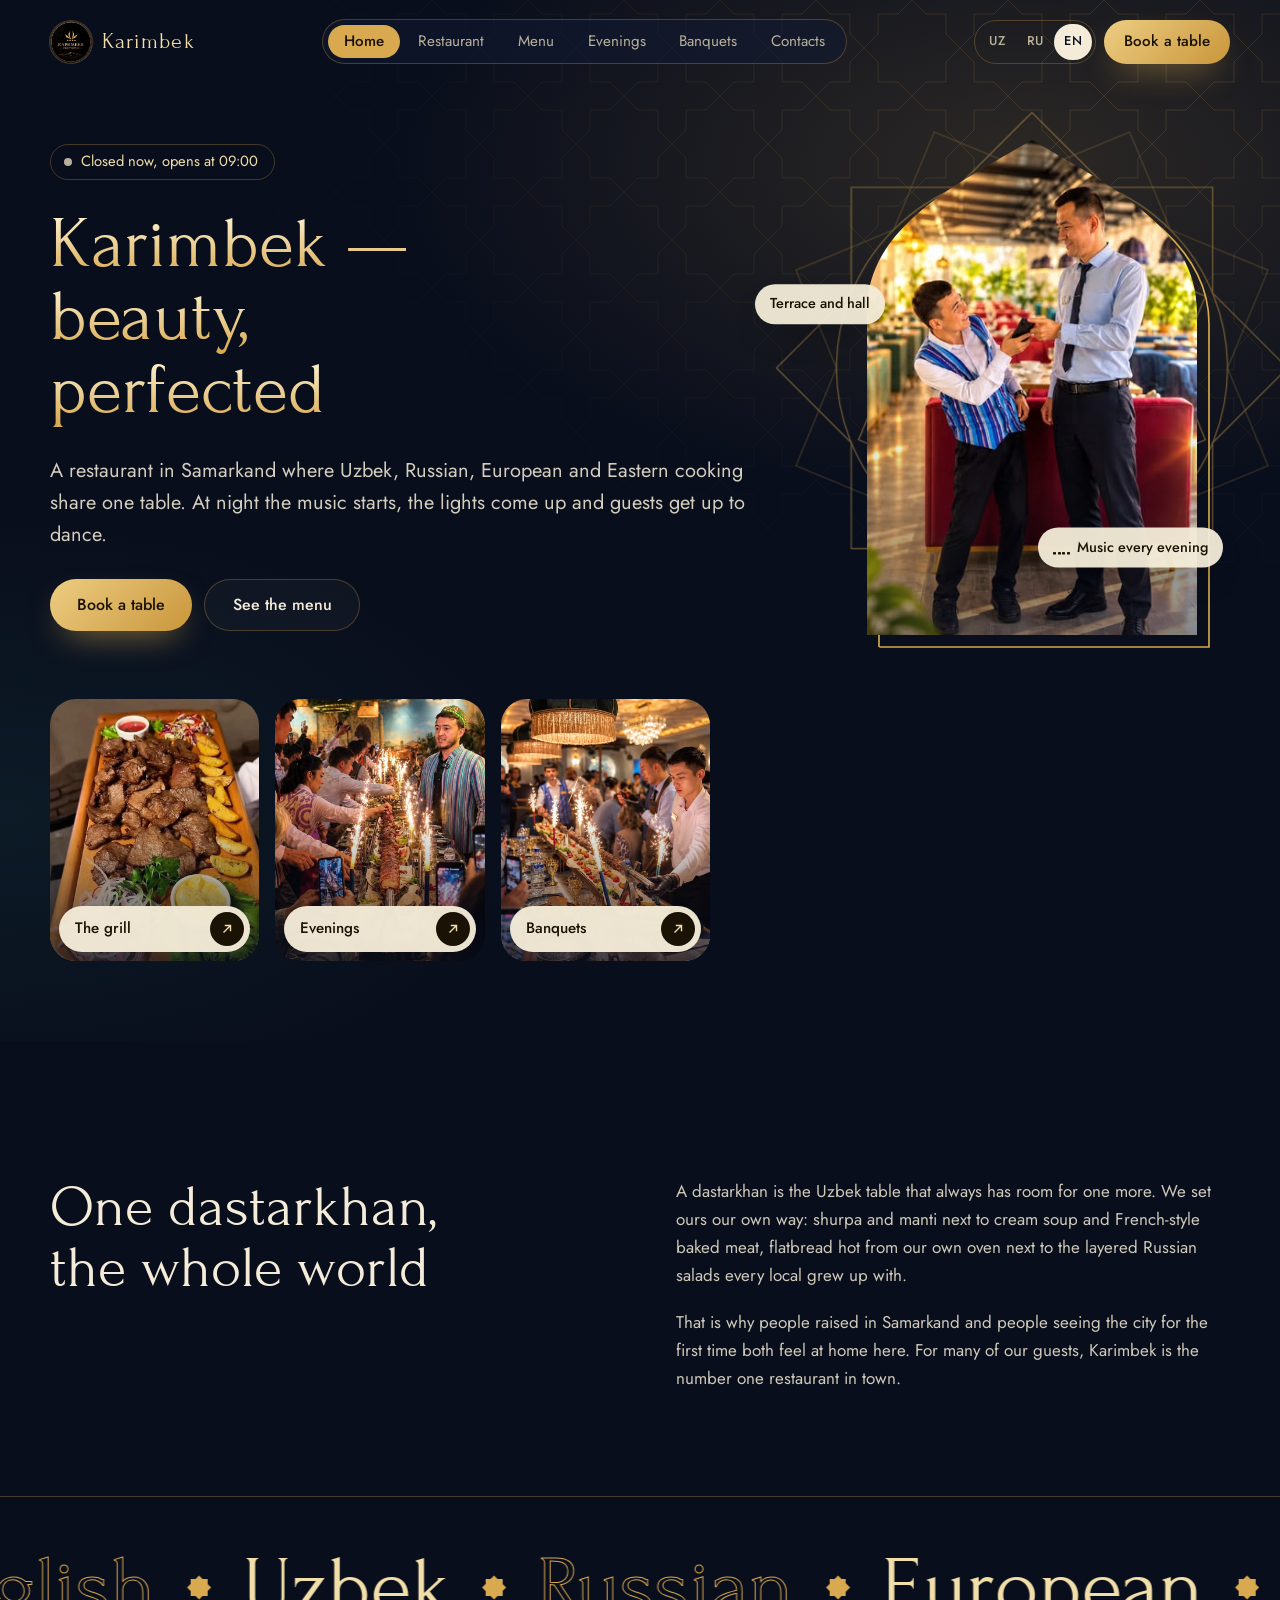
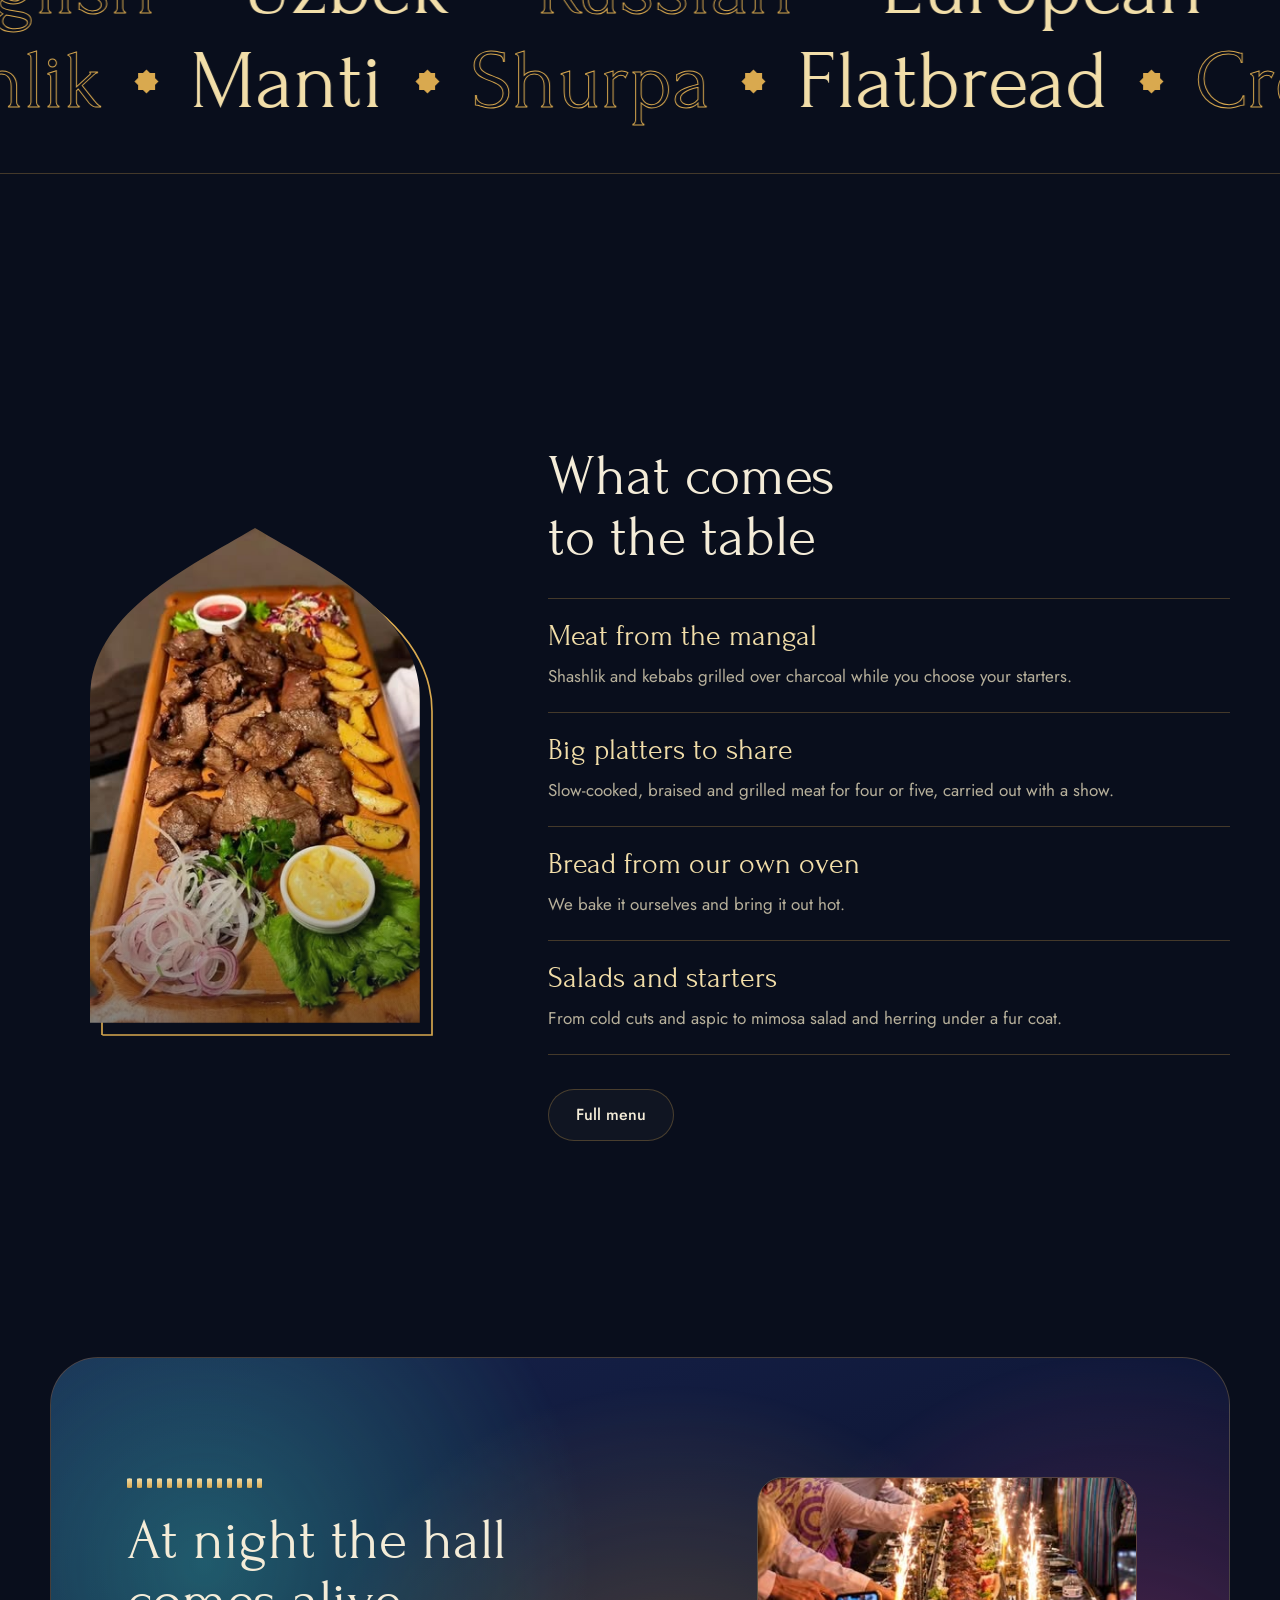
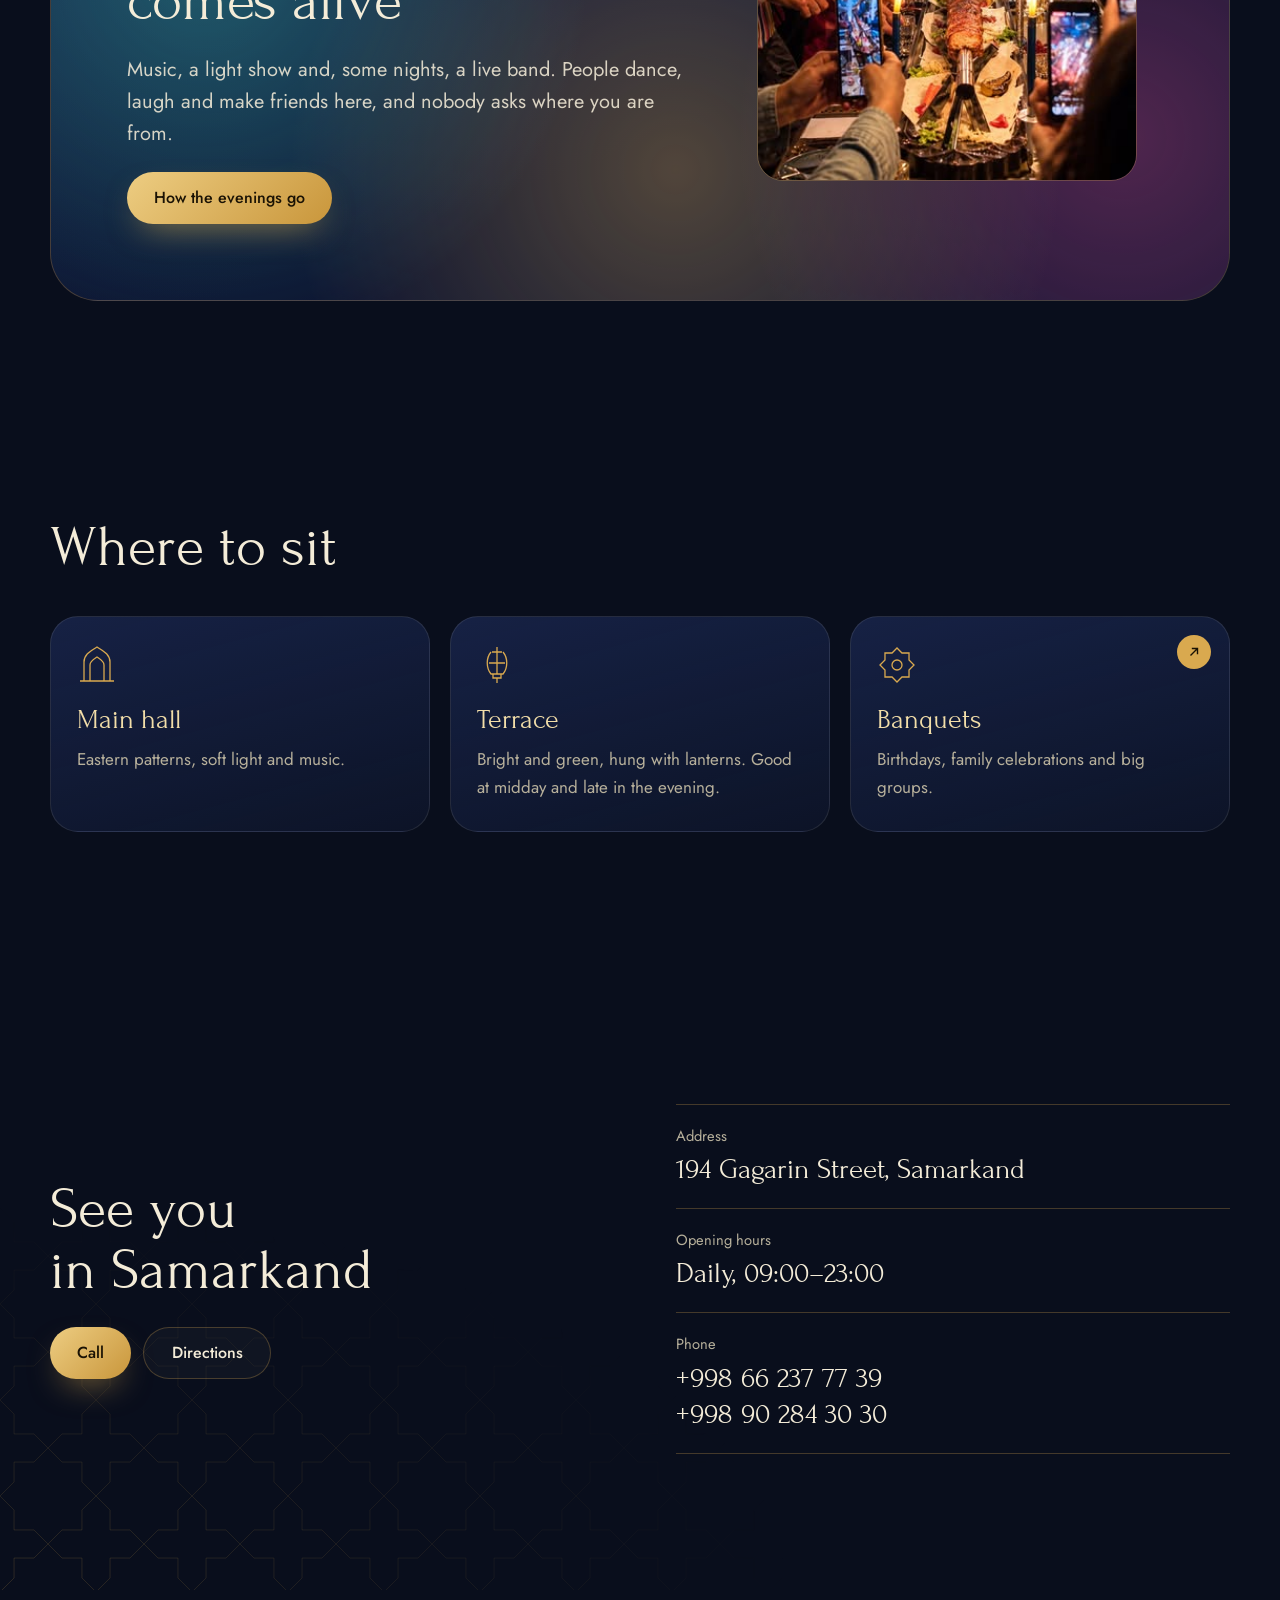
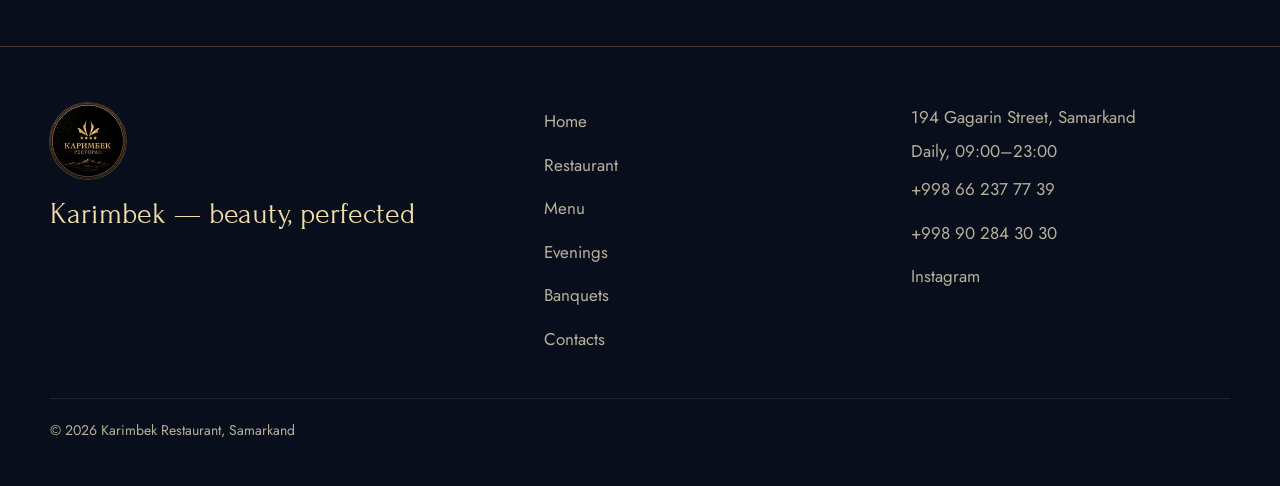
==== index.html @ 9d5e176d "Сайт ресторана Karimbek: демо-версия Шесть страниц на узбекском, русском и английском, анимации при " ====
<!doctype html>
<html lang="ru">
<head>
<meta charset="utf-8">
<meta name="viewport" content="width=device-width, initial-scale=1, viewport-fit=cover">
<title data-i18n="home.title">Каримбек — ресторан в Самарканде. Красота в совершенстве</title>
<meta name="description" content="Ресторан «Каримбек» в Самарканде: узбекская, русская, европейская и восточная кухни, терраса, музыка и танцы каждый вечер. Ул. Гагарина, 194. Ежедневно 09:00–23:00.">
<meta name="theme-color" content="#090E1C">
<meta name="robots" content="noindex, nofollow">
<meta property="og:title" content="Каримбек — ресторан в Самарканде">
<meta property="og:description" content="Один дастархан — весь мир. Узбекская, русская, европейская и восточная кухни, музыка и танцы каждый вечер.">
<meta property="og:image" content="assets/img/logo.jpg">
<link rel="icon" href="assets/img/logo.jpg">
<script>document.documentElement.classList.add('js');setTimeout(function(){document.documentElement.classList.add('ready')},1800)</script>
<link rel="preconnect" href="https://fonts.googleapis.com">
<link rel="preconnect" href="https://fonts.gstatic.com" crossorigin>
<link href="https://fonts.googleapis.com/css2?family=Forum&family=Jost:wght@400;500&display=swap" rel="stylesheet">
<link rel="stylesheet" href="assets/css/style.css">
<script type="application/ld+json">
{"@context":"https://schema.org","@type":"Restaurant","name":"Karimbek","image":"assets/img/logo.jpg","telephone":"+998662377739","servesCuisine":["Uzbek","Russian","European","Eastern"],"address":{"@type":"PostalAddress","streetAddress":"Gagarin ko‘chasi, 194","addressLocality":"Samarqand","addressCountry":"UZ"},"openingHours":"Mo-Su 09:00-23:00","sameAs":["https://www.instagram.com/karimbek_restaurant_samarqand/"]}
</script>
</head>
<body data-page="home">
<div id="site-header"></div>

<main id="main">

  <!-- Первый экран -->
  <section class="hero">
    <div class="pattern" aria-hidden="true"></div>
    <div class="wrap hero__grid">
      <div class="hero__copy">
        <p class="status" data-status data-reveal="rise"><span class="status__dot"></span><span data-status-text>Ежедневно 09:00–23:00</span></p>
        <h1 class="display" data-split data-i18n="home.h1">Каримбек&nbsp;—<br>красота<br>в совершенстве</h1>
        <p class="lead" data-reveal="rise" style="--wait:350ms" data-i18n="home.lead">Ресторан в Самарканде, где за одним столом встречаются узбекская, русская, европейская и восточная кухни. Вечером здесь звучит музыка, загорается свет и гости танцуют.</p>
        <div class="btn-row" data-reveal="rise" style="--wait:500ms">
          <a class="btn btn--gold btn--pulse" data-book href="contacts.html#booking" data-i18n="cta.book">Забронировать стол</a>
          <a class="btn btn--ghost" href="menu.html" data-i18n="cta.menu">Смотреть меню</a>
        </div>
      </div>

      <div class="hero__art" data-live>
        <svg class="rosette" data-rosette data-spin="0.06" aria-hidden="true"></svg>
        <figure class="arch" data-reveal="arch">
          <div class="arch__clip"><img src="assets/img/terrace.jpg" width="360" height="640" alt="Терраса ресторана: красные диваны, зелень и восточные фонари" data-i18n-alt="alt.terrace"></div>
          <svg class="arch__frame" viewBox="0 0 100 150" aria-hidden="true"><path pathLength="1" d="M0 150V52C0 26 28 13 50 0c22 13 50 26 50 52v98z"/></svg>
        </figure>
        <span class="chip chip--float chip--a" data-reveal="pop" style="--wait:450ms" data-parallax="-30" data-i18n="home.chip1">Терраса и зал</span>
        <span class="chip chip--float chip--b" data-reveal="pop" style="--wait:650ms" data-parallax="34"><span class="eq eq--mini" data-eq="4" aria-hidden="true"></span><span data-i18n="home.chip2">Музыка каждый вечер</span></span>
        <span class="vert" aria-hidden="true">Samarqand</span>
      </div>
    </div>

    <div class="wrap">
      <div class="trio" data-stagger>
        <a class="tile" href="menu.html" data-reveal="zoom">
          <img src="assets/img/grill.jpg" width="360" height="640" loading="lazy" alt="Мясо с мангала на деревянной доске с картофелем, луком и соусами" data-i18n-alt="alt.grill">
          <span class="tile__label"><span data-i18n="home.trio1">Мангал</span><span class="go"></span></span>
        </a>
        <a class="tile" href="evenings.html" data-reveal="zoom">
          <img src="assets/img/shashlik.jpg" width="360" height="640" loading="lazy" style="object-position:50% 100%" alt="Гигантский шашлык с огнями, гости снимают на телефоны" data-i18n-alt="alt.shashlik">
          <span class="tile__label"><span data-i18n="home.trio2">Вечера</span><span class="go"></span></span>
        </a>
        <a class="tile" href="banquets.html" data-reveal="zoom">
          <img src="assets/img/feast.jpg" width="360" height="640" loading="lazy" alt="Праздничный стол: длинное блюдо с мясом выносят с огнями" data-i18n-alt="alt.feast">
          <span class="tile__label"><span data-i18n="home.trio3">Банкеты</span><span class="go"></span></span>
        </a>
      </div>
    </div>
  </section>

  <!-- Идея ресторана -->
  <section class="section">
    <div class="wrap two">
      <h2 class="h2" data-split data-i18n="home.concept.h">Один дастархан&nbsp;—<br>весь мир</h2>
      <div class="prose">
        <p data-reveal="rise" data-i18n="home.concept.p1">Дастархан — узбекский стол, за которым хватает места каждому. Мы накрываем его по-своему: рядом с шурпой и мантами стоят крем-суп и мясо по-французски, рядом с горячей лепёшкой, которую пекут здесь же, — сельдь под шубой и мимоза.</p>
        <p data-reveal="rise" style="--i:1" data-i18n="home.concept.p2">Поэтому у нас хорошо и тем, кто вырос в Самарканде, и тем, кто приехал сюда впервые. Для многих гостей «Каримбек» — ресторан номер один в городе.</p>
      </div>
    </div>

    <div class="band" data-progress aria-hidden="true">
      <div class="band__row">
        <div class="band__set">
          <span data-i18n="cuis.uz">Узбекская</span><i class="star"></i>
          <span class="o" data-i18n="cuis.ru">Русская</span><i class="star"></i>
          <span data-i18n="cuis.eu">Европейская</span><i class="star"></i>
          <span class="o" data-i18n="cuis.east">Восточная</span><i class="star"></i>
          <span data-i18n="cuis.in">Индийская</span><i class="star"></i>
          <span class="o" data-i18n="cuis.en">Английская</span><i class="star"></i>
        </div>
      </div>
      <div class="band__row band__row--rev">
        <div class="band__set">
          <span class="o" data-i18n="dish.1">Шашлык</span><i class="star"></i>
          <span data-i18n="dish.2">Манты</span><i class="star"></i>
          <span class="o" data-i18n="dish.3">Шурпа</span><i class="star"></i>
          <span data-i18n="dish.4">Лепёшки</span><i class="star"></i>
          <span class="o" data-i18n="dish.5">Крем-суп</span><i class="star"></i>
          <span data-i18n="dish.6">Десерты</span><i class="star"></i>
        </div>
      </div>
    </div>
  </section>

  <!-- Кухня -->
  <section class="section">
    <div class="wrap food__grid">
      <div class="food__art">
        <figure class="arch" data-reveal="arch" data-parallax="-36">
          <div class="arch__clip"><img src="assets/img/grill.jpg" width="360" height="640" loading="lazy" alt="Мясо с мангала на деревянной доске с картофелем, луком и соусами" data-i18n-alt="alt.grill"></div>
          <svg class="arch__frame" viewBox="0 0 100 150" aria-hidden="true"><path pathLength="1" d="M0 150V52C0 26 28 13 50 0c22 13 50 26 50 52v98z"/></svg>
        </figure>
      </div>
      <div>
        <h2 class="h2" data-split data-i18n="home.food.h">Что подают<br>к столу</h2>
        <ul class="rows">
          <li data-reveal="row"><h3 data-i18n="home.food.1t">Мясо с мангала</h3><p data-i18n="home.food.1d">Шашлыки и кебабы, которые жарят на углях, пока вы выбираете закуски.</p></li>
          <li data-reveal="row"><h3 data-i18n="home.food.2t">Большие блюда на компанию</h3><p data-i18n="home.food.2d">Томлёное, тушёное и жаренное на гриле мясо на 4–5 гостей, с эффектной подачей.</p></li>
          <li data-reveal="row"><h3 data-i18n="home.food.3t">Лепёшки своей выпечки</h3><p data-i18n="home.food.3d">Печём сами и выносим горячими.</p></li>
          <li data-reveal="row"><h3 data-i18n="home.food.4t">Салаты и закуски</h3><p data-i18n="home.food.4d">От мясного ассорти и холодца до мимозы и сельди под шубой.</p></li>
        </ul>
        <div class="btn-row" data-reveal="rise">
          <a class="btn btn--ghost" href="menu.html" data-i18n="cta.fullmenu">Всё меню</a>
        </div>
      </div>
    </div>
  </section>

  <!-- Вечера -->
  <section class="section section--tight">
    <div class="wrap">
      <div class="stage" data-live>
        <div class="lights" aria-hidden="true"><i></i><i></i><i></i></div>
        <div class="stage__body">
          <div class="eq" data-eq="14" aria-hidden="true"></div>
          <h2 class="h2" data-split data-i18n="home.eve.h">Вечером зал<br>оживает</h2>
          <p class="lead" data-reveal="rise" data-i18n="home.eve.p">Музыка, светомузыка, а иногда и живое выступление. Здесь танцуют, смеются и знакомятся — и никого не спрашивают, откуда он приехал.</p>
          <div class="btn-row" data-reveal="rise">
            <a class="btn btn--gold" href="evenings.html" data-i18n="home.eve.cta">Как проходят вечера</a>
          </div>
        </div>
        <figure class="stage__photo" data-reveal="zoom">
          <img src="assets/img/shashlik.jpg" width="360" height="640" loading="lazy" alt="Гигантский шашлык с огнями, гости снимают на телефоны" data-i18n-alt="alt.shashlik">
        </figure>
      </div>
    </div>
  </section>

  <!-- Пространства -->
  <section class="section">
    <div class="wrap">
      <h2 class="h2" data-split data-i18n="home.spaces.h">Где сесть</h2>
      <div class="cards" data-stagger>
        <article class="card" data-reveal="rise">
          <svg class="card__ico" viewBox="0 0 40 40" fill="none" stroke="currentColor" stroke-width="1.3" aria-hidden="true"><path d="M7 36V17C7 9 14 6 20 2c6 4 13 7 13 15v19M13 36V20c0-4 4-6 7-8 3 2 7 4 7 8v16M3 36h34"/></svg>
          <h3 data-i18n="home.sp.1t">Основной зал</h3>
          <p data-i18n="home.sp.1d">Восточные узоры, мягкий свет и музыка.</p>
        </article>
        <article class="card" data-reveal="rise">
          <svg class="card__ico" viewBox="0 0 40 40" fill="none" stroke="currentColor" stroke-width="1.3" aria-hidden="true"><path d="M20 2v5M15 7h10M14 7c-5 6-5 16 0 22h12c5-6 5-16 0-22M16 29h8v4h-8zM20 33v5M20 7v22M12 18h16"/></svg>
          <h3 data-i18n="home.sp.2t">Терраса</h3>
          <p data-i18n="home.sp.2d">Светлая, с зеленью и фонарями. Хороша и днём, и поздним вечером.</p>
        </article>
        <a class="card" href="banquets.html" data-reveal="rise">
          <span class="go"></span>
          <svg class="card__ico" viewBox="0 0 40 40" fill="none" stroke="currentColor" stroke-width="1.3" aria-hidden="true"><path d="M37 20 32.02 24.98V32.02H24.98L20 37 15.02 32.02H7.98V24.98L3 20 7.98 15.02V7.98H15.02L20 3 24.98 7.98H32.02V15.02Z"/><circle cx="20" cy="20" r="5"/></svg>
          <h3 data-i18n="home.sp.3t">Банкеты</h3>
          <p data-i18n="home.sp.3d">Дни рождения, семейные торжества и встречи большой компанией.</p>
        </a>
      </div>
    </div>
  </section>

  <!-- Как нас найти -->
  <section class="section">
    <div class="pattern pattern--left" aria-hidden="true"></div>
    <div class="wrap visit__grid">
      <div class="visit__lead">
        <h2 class="h2" data-split data-i18n="home.visit.h">Ждём вас<br>в Самарканде</h2>
        <div class="btn-row" data-reveal="rise">
          <a class="btn btn--gold" href="tel:+998662377739" data-i18n="cta.call">Позвонить</a>
          <a class="btn btn--ghost" href="https://yandex.uz/maps/org/karimbek/234049585658/" target="_blank" rel="noopener" data-i18n="cta.route">Маршрут</a>
        </div>
      </div>
      <dl class="facts">
        <div data-reveal="row"><dt data-i18n="fact.address">Адрес</dt><dd data-i18n="fact.address.v">Самарканд, ул. Гагарина, 194</dd></div>
        <div data-reveal="row"><dt data-i18n="fact.hours">Часы работы</dt><dd data-i18n="fact.hours.v">Ежедневно, 09:00–23:00</dd></div>
        <div data-reveal="row"><dt data-i18n="fact.phone">Телефон</dt><dd><a href="tel:+998662377739">+998 66 237 77 39</a><br><a href="tel:+998902843030">+998 90 284 30 30</a></dd></div>
      </dl>
    </div>
  </section>

</main>

<div id="site-footer"></div>
<script src="assets/js/i18n.js"></script>
<script src="assets/js/main.js"></script>
</body>
</html>
---- assets/css/style.css ----
/* =====================================================
   Karimbek — ресторан в Самарканде
   Палитра: ночь Самарканда, лазурит, золото, слоновая кость
   Шрифты: Forum (заголовки, как в логотипе), Jost (текст)
   ===================================================== */

:root {
  --night: #090E1C;
  --lapis: #111A33;
  --lapis-2: #1A2750;
  --gold: #D9A94F;
  --gold-hi: #F2DEA9;
  --ivory: #F4ECD8;
  --muted: #B7B09B;
  --turq: #35B5AC;
  --rose: #C2457F;
  --ink: #1A1204;
  --line: rgba(217, 169, 79, .28);
  --hair: rgba(244, 236, 216, .1);

  --display: "Forum", "Times New Roman", Times, serif;
  --text: "Jost", system-ui, -apple-system, "Segoe UI", Roboto, sans-serif;
  --ease: cubic-bezier(.2, .7, .1, 1);

  --hdr: 68px;
  --gut: 20px;

  /* плитка «звезда и крест» — узор самаркандской майолики */
  --tile: url("data:image/svg+xml,%3Csvg xmlns='http://www.w3.org/2000/svg' width='96' height='96' viewBox='0 0 96 96'%3E%3Cpath d='M96 48 81.94 62.06V81.94H62.06L48 96 33.94 81.94H14.06V62.06L0 48 14.06 33.94V14.06H33.94L48 0 62.06 14.06H81.94V33.94Z' fill='none' stroke='%23D9A94F' stroke-opacity='.17'/%3E%3C/svg%3E");
  /* стрельчатая арка — маска для фотографий */
  --arch: url("data:image/svg+xml,%3Csvg xmlns='http://www.w3.org/2000/svg' viewBox='0 0 100 150' preserveAspectRatio='none'%3E%3Cpath d='M0 150V52C0 26 28 13 50 0c22 13 50 26 50 52v98z'/%3E%3C/svg%3E");
}

@media (min-width: 768px) {
  :root { --gut: 32px; --hdr: 84px; }
}

/* ---------- База ---------- */

*, *::before, *::after { box-sizing: border-box; }

html {
  -webkit-text-size-adjust: 100%;
  scroll-behavior: smooth;
  overflow-x: clip;
  background: var(--night);
}

body {
  margin: 0;
  overflow-x: clip;
  background: var(--night);
  color: var(--ivory);
  font: 400 1.0625rem/1.65 var(--text);
  -webkit-font-smoothing: antialiased;
}

img, svg { display: block; max-width: 100%; }
a { color: inherit; }
p { margin: 0; }
h1, h2, h3 { margin: 0; font-family: var(--display); font-weight: 400; line-height: 1.06; }
figure { margin: 0; }
button { font: inherit; }

:focus-visible { outline: 2px solid var(--gold-hi); outline-offset: 3px; border-radius: 4px; }

::selection { background: var(--gold); color: var(--ink); }

.wrap { width: min(100% - var(--gut) * 2, 1180px); margin-inline: auto; }

.skip {
  position: fixed; left: 12px; top: -80px; z-index: 200;
  padding: .7em 1.1em; border-radius: 999px;
  background: var(--gold); color: var(--ink); text-decoration: none; font-weight: 500;
  transition: top .25s;
}
.skip:focus { top: 12px; }

/* появление и уход страницы */
.js body { opacity: 0; }
.js.ready body { opacity: 1; transition: opacity .6s ease; }
.js.leaving body { opacity: 0; transition: opacity .24s ease; }

/* ---------- Типографика ---------- */

.display {
  font-size: clamp(2.3rem, 11vw, 5.5rem);
  line-height: 1.02;
  color: var(--gold-hi);
}
.display--sm { font-size: clamp(2.2rem, 9.6vw, 4.75rem); }

@media (min-width: 960px) {
  .display { font-size: clamp(3.6rem, 5.6vw, 5.5rem); }
  .display--sm { font-size: clamp(3.2rem, 5vw, 4.75rem); }
}

.display .w > span {
  background: linear-gradient(180deg, #FBEFCB 12%, #D9A94F 96%);
  -webkit-background-clip: text; background-clip: text;
  -webkit-text-fill-color: transparent; color: transparent;
}

.h2 { font-size: clamp(2rem, 6.4vw, 3.6rem); color: var(--ivory); }

.lead {
  max-width: 36em;
  font-size: clamp(1.06rem, 2.4vw, 1.25rem);
  line-height: 1.6;
  color: rgba(244, 236, 216, .86);
}

.prose { display: grid; gap: 1.1em; max-width: 38em; }
.prose p { color: rgba(244, 236, 216, .84); }

/* слова заголовков поднимаются из-под маски */
.w {
  display: inline-block; overflow: hidden; vertical-align: top; max-width: 100%;
  padding: .12em .06em .18em; margin: -.12em -.06em -.18em;
}
.w > span { display: inline-block; }
.js [data-split] .w > span {
  transform: translateY(115%);
  transition: transform 1s var(--ease);
  transition-delay: calc(var(--i, 0) * 70ms + var(--wait, 0ms));
}
.js [data-split].is-in .w > span { transform: none; }

/* ---------- Кнопки ---------- */

.btn {
  position: relative; isolation: isolate; overflow: hidden;
  display: inline-flex; align-items: center; justify-content: center; gap: .6em;
  min-height: 52px; padding: 0 1.7em;
  border: 0; border-radius: 999px;
  font: 500 1rem/1 var(--text); text-decoration: none; white-space: nowrap;
  cursor: pointer;
  transition: scale .2s var(--ease), box-shadow .4s, border-color .3s, color .3s;
}
.btn:active { scale: .96; }
.btn svg { flex: none; }

/* блик, который пробегает по кнопке */
.btn::after {
  content: ""; position: absolute; inset: 0; z-index: -1;
  background: linear-gradient(110deg, transparent 32%, rgba(255, 255, 255, .6) 50%, transparent 68%);
  transform: translateX(-130%);
}
.btn:hover::after, .btn:focus-visible::after { animation: sheen .8s var(--ease); }
.is-in > .btn::after, .btn.is-in::after { animation: sheen 1.1s .5s var(--ease); }
.btn--pulse::after { animation: sheen 4.5s 2s var(--ease) infinite; }
@keyframes sheen {
  0% { transform: translateX(-130%); }
  35%, 100% { transform: translateX(130%); }
}

.btn--gold {
  background: linear-gradient(135deg, #EDCD82, #C9963B);
  color: var(--ink);
  box-shadow: 0 14px 34px -14px rgba(217, 169, 79, .75);
}
.btn--gold:hover { box-shadow: 0 18px 40px -12px rgba(217, 169, 79, .9); }

.btn--ghost {
  border: 1px solid var(--line);
  background: rgba(244, 236, 216, .03);
  color: var(--ivory);
}
.btn--ghost::after { background: linear-gradient(110deg, transparent 32%, rgba(217, 169, 79, .35) 50%, transparent 68%); }
.btn--ghost:hover { border-color: var(--gold); color: var(--gold-hi); }

.btn-row { display: flex; flex-wrap: wrap; gap: 12px; }

.go {
  display: grid; place-items: center; flex: none;
  width: 34px; height: 34px; border-radius: 50%;
  background: var(--ink); color: var(--gold-hi);
  transition: rotate .45s var(--ease), background-color .3s, color .3s;
}
a:hover > .go, a:hover .tile__label .go, a:focus-visible .go { rotate: 45deg; }

/* ---------- Чипы ---------- */

.chip {
  display: inline-flex; align-items: center; gap: .55em;
  min-height: 40px; padding: 0 1.05em;
  border-radius: 999px;
  background: rgba(244, 236, 216, .95); color: var(--ink);
  font: 500 .9rem/1 var(--text); white-space: nowrap;
  box-shadow: 0 16px 32px -16px rgba(0, 0, 0, .8);
}
.chip--line {
  background: none; color: var(--ivory); box-shadow: none;
  border: 1px solid var(--line);
}
.chips { display: flex; flex-wrap: wrap; gap: 10px; }

.status {
  display: inline-flex; align-items: center; gap: .65em;
  padding: .5em 1.05em .5em .85em;
  border: 1px solid var(--line); border-radius: 999px;
  font-size: .92rem; line-height: 1.3; color: var(--gold-hi);
}
.status__dot {
  flex: none; width: 8px; height: 8px; border-radius: 50%;
  background: var(--turq);
  animation: ping 2.2s infinite;
}
.status.is-closed .status__dot { background: var(--muted); animation: none; }
@keyframes ping {
  0% { box-shadow: 0 0 0 0 rgba(53, 181, 172, .65); }
  70%, 100% { box-shadow: 0 0 0 10px rgba(53, 181, 172, 0); }
}

/* ---------- Орнамент ---------- */

.pattern {
  position: absolute; inset: 0; z-index: -1; pointer-events: none;
  background-image: var(--tile); background-size: 96px 96px;
  -webkit-mask-image: radial-gradient(110% 85% at 88% 8%, #000 0%, transparent 64%);
  mask-image: radial-gradient(110% 85% at 88% 8%, #000 0%, transparent 64%);
}
.pattern--left {
  -webkit-mask-image: radial-gradient(100% 100% at 0% 100%, #000 0%, transparent 62%);
  mask-image: radial-gradient(100% 100% at 0% 100%, #000 0%, transparent 62%);
}

.rosette {
  position: absolute; left: 50%; top: 46%; z-index: -1;
  width: 158%; max-width: none; aspect-ratio: 1;
  translate: -50% -50%;
  color: var(--gold); opacity: .5;
  will-change: rotate;
}

/* ---------- Арка ---------- */

.arch { position: relative; isolation: isolate; aspect-ratio: 100 / 150; }
.arch__clip {
  position: relative; height: 100%;
  -webkit-mask: var(--arch) center / 100% 100% no-repeat;
  mask: var(--arch) center / 100% 100% no-repeat;
  background: var(--lapis);
}
.arch__clip img { width: 100%; height: 100%; object-fit: cover; }
.arch__clip::after {
  content: ""; position: absolute; inset: 0;
  background: linear-gradient(180deg, rgba(9, 14, 28, 0) 55%, rgba(9, 14, 28, .5));
}
.arch__frame {
  position: absolute; inset: 0; z-index: -1;
  width: 100%; height: 100%; overflow: visible;
  fill: none; stroke: var(--gold); stroke-width: .5;
  transform: translate(12px, 12px);
}
.arch__frame path { stroke-dasharray: 1; }

.js [data-reveal="arch"] .arch__clip { clip-path: inset(100% 0 0 0); transition: clip-path 1.2s var(--ease); }
.js [data-reveal="arch"] .arch__clip img { transform: scale(1.2); transition: transform 1.8s var(--ease); }
.js [data-reveal="arch"] .arch__frame path { stroke-dashoffset: 1; transition: stroke-dashoffset 1.6s .35s var(--ease); }
.js [data-reveal="arch"].is-in .arch__clip { clip-path: inset(0); }
.js [data-reveal="arch"].is-in .arch__clip img { transform: none; }
.js [data-reveal="arch"].is-in .arch__frame path { stroke-dashoffset: 0; }

/* ---------- Появление при прокрутке ---------- */

.js [data-reveal="rise"] {
  opacity: 0; transform: translateY(34px);
  transition: opacity .9s var(--ease), transform .9s var(--ease);
  transition-delay: calc(var(--i, 0) * 90ms + var(--wait, 0ms));
}
.js [data-reveal="zoom"] {
  opacity: 0; transform: scale(.9);
  transition: opacity .9s var(--ease), transform 1.1s var(--ease);
  transition-delay: calc(var(--i, 0) * 110ms + var(--wait, 0ms));
}
.js [data-reveal="pop"] {
  opacity: 0; transform: scale(.6);
  transition: opacity .5s var(--ease), transform .7s cubic-bezier(.3, 1.5, .5, 1);
  transition-delay: calc(var(--i, 0) * 140ms + var(--wait, 0ms));
}
.js [data-reveal="rise"].is-in,
.js [data-reveal="zoom"].is-in,
.js [data-reveal="pop"].is-in { opacity: 1; transform: none; }

/* строка: золотая линия прочерчивается, текст поднимается */
[data-reveal="row"] { position: relative; }
[data-reveal="row"]::before {
  content: ""; position: absolute; inset: 0 0 auto 0; height: 1px;
  background: var(--line); transform-origin: left;
}
.js [data-reveal="row"]::before {
  transform: scaleX(0);
  transition: transform 1.2s var(--ease);
  transition-delay: calc(var(--i, 0) * 80ms);
}
.js [data-reveal="row"] > * {
  opacity: 0; transform: translateY(18px);
  transition: opacity .8s var(--ease), transform .8s var(--ease);
  transition-delay: calc(var(--i, 0) * 80ms + 140ms);
}
.js [data-reveal="row"].is-in::before { transform: scaleX(1); }
.js [data-reveal="row"].is-in > * { opacity: 1; transform: none; }

/* ---------- Шапка ---------- */

.progress {
  position: fixed; inset: 0 0 auto 0; z-index: 120; height: 2px;
  background: linear-gradient(90deg, var(--gold), var(--gold-hi));
  transform-origin: left; transform: scaleX(0);
}

.hdr {
  position: fixed; inset: 0 0 auto 0; z-index: 100; height: var(--hdr);
  border-bottom: 1px solid transparent;
  transition: background-color .4s, border-color .4s;
}
.hdr.is-stuck, .menu-open .hdr {
  background: rgba(9, 14, 28, .82);
  -webkit-backdrop-filter: blur(14px); backdrop-filter: blur(14px);
  border-bottom-color: var(--hair);
}
.hdr__in { height: 100%; display: flex; align-items: center; justify-content: space-between; gap: 10px; }

.brand { display: flex; align-items: center; gap: 10px; text-decoration: none; color: var(--gold-hi); }
.brand img { width: 42px; height: 42px; border-radius: 50%; box-shadow: 0 0 0 1px var(--line); }
.brand__name { font: 400 1.35rem/1 var(--display); letter-spacing: .05em; }
@media (max-width: 359px) { .brand__name { display: none; } }

.nav { display: none; }
@media (min-width: 1080px) {
  .nav {
    display: flex; gap: 2px; padding: 5px;
    border: 1px solid var(--line); border-radius: 999px;
    background: rgba(17, 26, 51, .55);
  }
  .nav a {
    padding: .6em 1.05em; border-radius: 999px;
    font-size: .95rem; line-height: 1; text-decoration: none; color: var(--muted);
    transition: color .3s, background-color .3s;
  }
  .nav a:hover { color: var(--ivory); }
  .nav a[aria-current="page"] { background: var(--gold); color: var(--ink); font-weight: 500; }
}

.hdr__tools { display: flex; align-items: center; gap: 8px; }
.hdr__cta { display: none; min-height: 44px; padding-inline: 1.3em; font-size: .95rem; }
@media (min-width: 1080px) { .hdr__cta { display: inline-flex; } }

.lang { display: flex; padding: 3px; border: 1px solid var(--line); border-radius: 999px; }
.lang button {
  min-width: 38px; height: 36px; padding: 0 .4em;
  border: 0; border-radius: 999px; background: none; color: var(--muted);
  font: 500 .8rem/1 var(--text); letter-spacing: .05em; cursor: pointer;
  transition: background-color .3s, color .3s;
}
.lang button:hover { color: var(--ivory); }
.lang button[aria-pressed="true"] { background: var(--ivory); color: var(--night); }

.burger {
  display: grid; place-items: center;
  width: 44px; height: 44px; border-radius: 50%;
  border: 1px solid var(--line); background: none; color: var(--ivory); cursor: pointer;
}
.burger i { grid-area: 1 / 1; display: block; width: 18px; height: 1.5px; background: currentColor; transition: transform .45s var(--ease); }
.burger i:first-child { transform: translateY(-4px); }
.burger i:last-child { transform: translateY(4px); }
.menu-open .burger i:first-child { transform: rotate(45deg); }
.menu-open .burger i:last-child { transform: rotate(-45deg); }
@media (min-width: 1080px) { .burger { display: none; } }

/* мобильное меню */
.menu {
  position: fixed; inset: 0; z-index: 95; isolation: isolate;
  display: grid; align-content: center; gap: 36px;
  padding: calc(var(--hdr) + 24px) var(--gut) 40px;
  background: var(--night);
  opacity: 0; visibility: hidden;
  transition: opacity .4s, visibility 0s .4s;
  overflow-y: auto;
}
.menu.is-open { opacity: 1; visibility: visible; transition: opacity .4s, visibility 0s; }
.menu__nav { display: grid; }
.menu__nav a {
  padding: .22em 0;
  font: 400 clamp(2rem, 9.5vw, 3rem)/1.15 var(--display); text-decoration: none; color: var(--ivory);
  opacity: 0; transform: translateY(26px);
  transition: opacity .5s var(--ease), transform .6s var(--ease), color .3s;
}
.menu__nav a[aria-current="page"] { color: var(--gold); }
.menu.is-open .menu__nav a { opacity: 1; transform: none; transition-delay: calc(var(--i) * 55ms + 120ms); }
.menu__foot { display: grid; gap: 14px; justify-items: start; color: var(--muted); font-size: .95rem; }
html.menu-open { overflow: hidden; }

/* нижняя панель на телефоне */
.dock {
  position: fixed; left: 12px; right: 12px; bottom: calc(12px + env(safe-area-inset-bottom)); z-index: 90;
  display: flex; gap: 8px; padding: 7px;
  border: 1px solid var(--line); border-radius: 999px;
  background: rgba(17, 26, 51, .88);
  -webkit-backdrop-filter: blur(14px); backdrop-filter: blur(14px);
  transform: translateY(160%);
  transition: transform .6s var(--ease);
}
.dock.is-on { transform: none; }
.menu-open .dock { transform: translateY(160%); }
.dock .btn { flex: 1; min-height: 48px; padding-inline: .8em; font-size: .95rem; }
@media (min-width: 768px) { .dock { display: none; } }

/* ---------- Первый экран (главная) ---------- */

.hero { position: relative; isolation: isolate; padding: calc(var(--hdr) + 24px) 0 52px; }
.hero::before, .phero::before {
  content: ""; position: absolute; inset: 0; z-index: -2; pointer-events: none;
  background:
    radial-gradient(70% 46% at 80% 16%, rgba(217, 169, 79, .17), transparent 70%),
    radial-gradient(60% 40% at 0% 78%, rgba(53, 181, 172, .08), transparent 70%);
}
.hero__grid { display: grid; gap: 52px; }
.hero__copy { display: grid; gap: 22px; justify-items: start; }
.hero__art { position: relative; justify-self: center; width: min(70vw, 300px); }

.chip--float { position: absolute; z-index: 2; }
.chip--a { left: -14%; top: 30%; }
.chip--b { right: -16%; bottom: 13%; }

.vert { display: none; }

@media (min-width: 960px) {
  .hero { padding-top: calc(var(--hdr) + 56px); padding-bottom: 80px; }
  .hero__grid { grid-template-columns: 1.3fr .7fr; align-items: center; gap: 48px; }
  .hero__copy { gap: 28px; }
  .hero__art { width: min(100%, 330px); }
  .chip--a { left: -34%; }
  .chip--b { right: -8%; }
}
@media (min-width: 1340px) {
  .vert {
    display: block; position: absolute; right: -104px; top: 50%;
    writing-mode: vertical-rl; translate: 0 -50%;
    font: 400 3.2rem/1 var(--display); letter-spacing: .14em;
    color: transparent; -webkit-text-stroke: 1px rgba(217, 169, 79, .55);
  }
}

/* три карточки под заголовком */
.trio {
  display: grid; grid-auto-flow: column; grid-auto-columns: minmax(150px, 44%); gap: 12px;
  margin: 48px calc(var(--gut) * -1) 0; padding: 0 var(--gut) 6px;
  overflow-x: auto; overflow-y: hidden; scroll-snap-type: x mandatory; scrollbar-width: none;
}
.trio::-webkit-scrollbar { display: none; }
.tile {
  position: relative; display: block; aspect-ratio: 4 / 5;
  border-radius: 26px; overflow: hidden; scroll-snap-align: start;
  background: var(--lapis); text-decoration: none;
}
.tile img { width: 100%; height: 100%; object-fit: cover; transition: scale 1.4s var(--ease); }
.tile:hover img { scale: 1.07; }
.tile::after { content: ""; position: absolute; inset: 0; background: linear-gradient(180deg, transparent 45%, rgba(9, 14, 28, .78)); }
.tile__label {
  position: absolute; left: 9px; right: 9px; bottom: 9px; z-index: 1;
  display: flex; align-items: center; justify-content: space-between; gap: 8px;
  min-height: 46px; padding: 0 6px 0 16px; border-radius: 999px;
  background: rgba(244, 236, 216, .96); color: var(--ink);
  font: 500 .95rem/1 var(--text);
}
@media (min-width: 768px) {
  .trio {
    grid-auto-flow: initial; grid-template-columns: repeat(3, 1fr); gap: 16px;
    max-width: 660px; margin: 64px 0 0; padding: 0; overflow: visible;
  }
}

/* ---------- Секции ---------- */

.section { position: relative; isolation: isolate; padding-block: clamp(72px, 11vw, 136px); }
.section--tight { padding-block: clamp(40px, 7vw, 80px); }

.two { display: grid; gap: 28px; }
@media (min-width: 900px) { .two { grid-template-columns: 1fr 1fr; gap: 72px; align-items: start; } }

/* бегущая лента кухонь — движется вместе с прокруткой */
.band {
  overflow: hidden; margin-top: clamp(56px, 9vw, 104px);
  padding-block: clamp(22px, 4.5vw, 44px);
  border-block: 1px solid var(--line);
}
.band__row {
  display: flex; width: max-content;
  font: 400 clamp(2.3rem, 9vw, 5.25rem)/1.12 var(--display); white-space: nowrap;
  translate: calc(var(--p, 0) * -22%) 0;
  will-change: translate;
}
.band__row--rev { translate: calc(-24% + var(--p, 0) * 22%) 0; }
.band__set { display: flex; align-items: center; gap: .42em; padding-right: .42em; }
.band__set span { color: var(--gold-hi); }
.band__set .o { color: transparent; -webkit-text-stroke: 1px var(--gold); }
.star {
  position: relative; flex: none; display: inline-block;
  width: .2em; height: .2em; background: var(--gold);
}
.star::after { content: ""; position: absolute; inset: 0; background: inherit; transform: rotate(45deg); }

/* блюда */
.food__grid { display: grid; gap: 48px; }
.food__art { width: min(62vw, 290px); justify-self: center; }
@media (min-width: 900px) {
  .food__grid { grid-template-columns: .75fr 1.25fr; gap: 88px; align-items: center; }
  .food__art { width: min(100%, 330px); }
}

.rows { list-style: none; margin: 30px 0 34px; padding: 0; }
.rows > * { padding: 22px 0; }
.rows > *:last-child { border-bottom: 1px solid var(--line); }
.rows h3 { margin-bottom: .32em; font-size: clamp(1.45rem, 4.4vw, 1.9rem); color: var(--gold-hi); }
.rows p { max-width: 34em; color: var(--muted); }

/* вечерняя сцена */
.stage {
  position: relative; isolation: isolate; overflow: hidden;
  display: grid; gap: 34px;
  padding: clamp(28px, 6vw, 76px);
  border: 1px solid var(--line); border-radius: clamp(28px, 5vw, 48px);
  background: linear-gradient(160deg, #17234C, #0C1330 62%);
}
.stage__body { display: grid; gap: 22px; justify-items: start; }
.stage__photo { width: 100%; max-width: 380px; aspect-ratio: 5 / 4; border-radius: 26px; overflow: hidden; justify-self: center; border: 1px solid var(--line); }
.stage__photo { position: relative; }
.stage__photo img { position: absolute; inset: 0; width: 100%; height: 100%; object-fit: cover; object-position: 50% 100%; }
@media (min-width: 900px) { .stage { grid-template-columns: 1.15fr .85fr; align-items: center; gap: 56px; } }

.lights { position: absolute; inset: 0; z-index: -1; overflow: hidden; pointer-events: none; }
.lights i {
  position: absolute; width: 70%; aspect-ratio: 1; border-radius: 50%;
  mix-blend-mode: screen; opacity: .75;
  animation: drift 9s ease-in-out infinite alternate;
  animation-play-state: paused;
}
.lights i:nth-child(1) { left: -22%; top: -38%; background: radial-gradient(circle, rgba(53, 181, 172, .55), transparent 66%); }
.lights i:nth-child(2) { right: -26%; top: -6%; background: radial-gradient(circle, rgba(194, 69, 127, .5), transparent 66%); animation-duration: 12s; animation-delay: -4s; }
.lights i:nth-child(3) { left: 18%; bottom: -52%; background: radial-gradient(circle, rgba(217, 169, 79, .45), transparent 66%); animation-duration: 14s; animation-delay: -7s; }
@keyframes drift {
  from { transform: translate(-6%, -4%) scale(.9); }
  to { transform: translate(16%, 12%) scale(1.25); }
}

.eq { display: flex; align-items: flex-end; gap: 5px; height: 54px; }
.eq i {
  width: 5px; height: 100%; border-radius: 3px;
  background: linear-gradient(var(--gold-hi), var(--gold));
  transform-origin: 50% 100%; transform: scaleY(.18);
  animation: eq var(--d, 900ms) ease-in-out var(--l, 0ms) infinite alternate;
  animation-play-state: paused;
}
@keyframes eq { to { transform: scaleY(1); } }
.eq--mini { height: 14px; gap: 2px; }
.eq--mini i { width: 2.5px; background: var(--ink); }
.eq--big { height: clamp(90px, 22vw, 150px); gap: clamp(4px, 1.2vw, 8px); }
.eq--big i { width: clamp(5px, 1.5vw, 9px); }

.is-live .lights i, .is-live .eq i, .is-live.eq i { animation-play-state: running; }

/* карточки */
.cards { display: grid; gap: 14px; margin-top: 38px; }
@media (min-width: 768px) {
  .cards { grid-template-columns: repeat(3, 1fr); gap: 20px; }
  .cards--4 { grid-template-columns: repeat(2, 1fr); }
}
@media (min-width: 1100px) { .cards--4 { grid-template-columns: repeat(4, 1fr); } }

.card {
  position: relative; overflow: hidden;
  display: grid; gap: 10px; align-content: start;
  padding: 28px 26px 30px;
  border: 1px solid var(--hair); border-radius: 28px;
  background: linear-gradient(165deg, rgba(26, 39, 80, .78), rgba(17, 26, 51, .5));
  color: inherit; text-decoration: none;
  transition: border-color .4s, translate .5s var(--ease), opacity .9s var(--ease), transform .9s var(--ease);
}
.js .card[data-reveal] {
  transition: border-color .4s, translate .5s var(--ease), opacity .9s var(--ease), transform .9s var(--ease);
  transition-delay: 0s, 0s, calc(var(--i, 0) * 90ms), calc(var(--i, 0) * 90ms);
}
.card:hover { border-color: var(--line); }
a.card:hover { translate: 0 -5px; }
.card h3 { font-size: clamp(1.5rem, 4.4vw, 1.75rem); color: var(--gold-hi); }
.card p { color: var(--muted); }
.card__ico { width: 40px; height: 40px; margin-bottom: 10px; color: var(--gold); }
.card > .go { position: absolute; right: 18px; top: 18px; background: var(--gold); color: var(--ink); }

/* факты: адрес, часы, телефон */
.facts { margin: 0; display: grid; }
.facts > div { display: grid; gap: 4px; padding: 20px 0; }
.facts > div:last-child { border-bottom: 1px solid var(--line); }
.facts dt { font-size: .92rem; color: var(--muted); }
.facts dd { margin: 0; font: 400 clamp(1.35rem, 4.2vw, 1.8rem)/1.25 var(--display); color: var(--ivory); }
.facts dd small { display: block; margin-top: .35em; font: 400 1rem/1.5 var(--text); color: var(--muted); }
.facts a { text-decoration: none; transition: color .3s; }
.facts a:hover { color: var(--gold); }

.visit__grid { display: grid; gap: 40px; }
.visit__lead { display: grid; gap: 26px; justify-items: start; }
@media (min-width: 900px) { .visit__grid { grid-template-columns: 1fr 1fr; gap: 72px; align-items: center; } }

/* приглашение */
.cta {
  position: relative; isolation: isolate; overflow: hidden;
  display: grid; gap: 22px; justify-items: start;
  padding: clamp(30px, 7vw, 80px);
  border: 1px solid var(--line); border-radius: clamp(28px, 5vw, 48px);
  background: linear-gradient(150deg, var(--lapis-2), var(--lapis) 55%);
  scroll-margin-top: calc(var(--hdr) + 20px);
}
.cta__tel { font: 400 clamp(1.7rem, 6.4vw, 2.8rem)/1.1 var(--display); color: var(--gold-hi); text-decoration: none; }
.cta__tel:hover { color: var(--gold); }

/* ---------- Внутренние страницы ---------- */

.phero { position: relative; isolation: isolate; padding: calc(var(--hdr) + 36px) 0 clamp(36px, 7vw, 80px); }
.phero__grid { display: grid; gap: 48px; }
.phero__copy { display: grid; gap: 22px; justify-items: start; }
.phero__art { position: relative; justify-self: center; width: min(58vw, 260px); }
@media (min-width: 960px) {
  .phero { padding-top: calc(var(--hdr) + 64px); }
  .phero__grid { grid-template-columns: 1.3fr .7fr; align-items: center; }
  .phero__art { width: min(100%, 300px); }
}

.medal { position: relative; isolation: isolate; aspect-ratio: 1; display: grid; place-items: center; margin-block: 12%; }
.medal img { width: 58%; height: auto; aspect-ratio: 1; border-radius: 50%; box-shadow: 0 0 0 1px var(--line), 0 0 80px rgba(217, 169, 79, .28); }
.medal .rosette { top: 50%; width: 150%; opacity: .6; }

/* текст, который «загорается» по мере прокрутки */
.scrub { max-width: 21em; font: 400 clamp(1.7rem, 6.2vw, 3.4rem)/1.2 var(--display); color: var(--ivory); }
.js .scrub .sw { opacity: .2; transition: opacity .5s, color .5s; }
.js .scrub .sw.on { opacity: 1; color: var(--gold-hi); }

/* меню */
.mnav {
  position: sticky; top: var(--hdr); z-index: 40;
  padding: 10px 0 20px;
  background: linear-gradient(var(--night) 72%, rgba(9, 14, 28, 0));
}
.mnav__in {
  display: flex; gap: 8px; overflow-x: auto; scrollbar-width: none;
  padding-inline: max(var(--gut), calc((100% - 1180px) / 2));
}
.mnav__in::-webkit-scrollbar { display: none; }
.mnav a {
  flex: none; display: inline-flex; align-items: center;
  min-height: 42px; padding: 0 1.1em;
  border: 1px solid var(--line); border-radius: 999px;
  font-size: .95rem; text-decoration: none; white-space: nowrap; color: var(--ivory);
  transition: background-color .35s, color .35s, border-color .35s;
}
.mnav a.is-on { background: var(--gold); border-color: var(--gold); color: var(--ink); font-weight: 500; }

.mcat { display: grid; gap: 22px; padding-block: clamp(36px, 6vw, 64px); scroll-margin-top: calc(var(--hdr) + 72px); }
.mcat__head { display: grid; gap: 12px; align-content: start; }
.mcat__head h2 { font-size: clamp(1.9rem, 5.8vw, 3rem); color: var(--gold-hi); }
.mcat__head p { max-width: 26em; color: var(--muted); }
.mcat__art { width: min(52vw, 220px); margin-top: 14px; }
@media (min-width: 900px) {
  .mcat { grid-template-columns: .9fr 1.1fr; gap: 72px; }
  .mcat__head { position: sticky; top: calc(var(--hdr) + 92px); align-self: start; }
}
.dishes { list-style: none; margin: 0; padding: 0; }
.dishes li { padding: 17px 0; font: 400 clamp(1.25rem, 3.8vw, 1.55rem)/1.25 var(--display); }
.dishes li:last-child { border-bottom: 1px solid var(--line); }
.dishes span { display: block; }

.note { max-width: 40em; color: var(--muted); }

/* вечера */
.phero--show { overflow: hidden; }
.phero--show .lights i { width: 90%; }
@media (min-width: 900px) { .phero--show .lights i { width: 46%; } }

.feat { display: grid; gap: 26px; padding-block: clamp(32px, 6vw, 64px); align-items: center; }
.feat__body { display: grid; gap: 16px; }
.feat h2 { font-size: clamp(1.9rem, 5.8vw, 3rem); color: var(--gold-hi); }
.feat p { max-width: 32em; color: rgba(244, 236, 216, .84); }
.feat__art {
  position: relative; isolation: isolate; overflow: hidden;
  display: grid; place-items: center;
  aspect-ratio: 16 / 10;
  border: 1px solid var(--hair); border-radius: 32px;
  background: linear-gradient(160deg, #17234C, #0C1330 70%);
}
.feat__art .rosette { top: 50%; width: 92%; opacity: .8; }
.feat__art img { position: absolute; inset: 0; width: 100%; height: 100%; object-fit: cover; object-position: 50% 100%; }
.feat__art--photo { max-width: 400px; width: 100%; justify-self: center; aspect-ratio: 5 / 4; }
@media (min-width: 900px) {
  .feat { grid-template-columns: 1fr 1fr; gap: 80px; }
  .feat:nth-of-type(even) .feat__art { order: 2; }
}

/* лучи света */
.beams { position: absolute; inset: -40%; z-index: -1; animation: sweep 14s linear infinite; animation-play-state: paused;
  background: conic-gradient(from 0deg, transparent 0 8%, rgba(53, 181, 172, .32) 11%, transparent 15% 30%, rgba(194, 69, 127, .3) 34%, transparent 38% 55%, rgba(217, 169, 79, .34) 59%, transparent 63% 80%, rgba(53, 181, 172, .26) 84%, transparent 88%); }
.is-live .beams { animation-play-state: running; }
@keyframes sweep { to { transform: rotate(360deg); } }

/* банкеты: шаги */
.steps { counter-reset: step; list-style: none; display: grid; gap: 14px; margin: 38px 0 0; padding: 0; }
@media (min-width: 860px) { .steps { grid-template-columns: repeat(3, 1fr); gap: 20px; } }
.steps li { counter-increment: step; display: grid; gap: 8px; align-content: start; padding: 26px 26px 30px; border: 1px solid var(--hair); border-radius: 28px; }
.steps li::before {
  content: counter(step);
  font: 400 3.4rem/1 var(--display);
  color: transparent; -webkit-text-stroke: 1px var(--gold);
  margin-bottom: 8px;
}
.steps h3 { font-size: 1.6rem; color: var(--gold-hi); }
.steps p { color: var(--muted); }

/* ---------- Подвал ---------- */

.ftr { margin-top: clamp(24px, 5vw, 56px); padding: 56px 0 calc(112px + env(safe-area-inset-bottom)); border-top: 1px solid var(--line); }
@media (min-width: 768px) { .ftr { padding-bottom: 44px; } }
.ftr__grid { display: grid; gap: 36px; }
@media (min-width: 860px) { .ftr__grid { grid-template-columns: 1.4fr 1fr 1fr; gap: 48px; } }
.ftr__brand { display: grid; gap: 18px; justify-items: start; align-content: start; }
.ftr__brand img { width: 76px; height: 76px; border-radius: 50%; box-shadow: 0 0 0 1px var(--line); }
.ftr__tag { font: 400 clamp(1.5rem, 5vw, 1.9rem)/1.15 var(--display); color: var(--gold-hi); }
.ftr__col { display: grid; gap: 6px; align-content: start; color: var(--muted); }
.ftr__col a { padding: .28em 0; text-decoration: none; transition: color .3s; }
.ftr__col a:hover { color: var(--gold-hi); }
.ftr__fine { margin-top: 40px; padding-top: 20px; border-top: 1px solid var(--hair); font-size: .875rem; color: var(--muted); }

/* ---------- Меньше движения ---------- */

@media (prefers-reduced-motion: reduce) {
  html { scroll-behavior: auto; }
  *, *::before, *::after {
    animation-duration: .01ms !important; animation-iteration-count: 1 !important;
    transition-duration: .01ms !important; transition-delay: 0s !important;
  }
}

/* ---------- Дополнения ---------- */

@media (min-width: 900px) {
  .food__grid--flip { grid-template-columns: 1.25fr .75fr; }
  .food__grid--flip .food__art { order: 2; }
  .visit__grid:has(.cta) { align-items: start; }
}
.facts dd { overflow-wrap: anywhere; }
.phero .chips { margin-top: 4px; }
.prose .h2 { margin-bottom: .2em; }
/* свет на первом экране «Вечеров» мягко гаснет книзу, без резкой границы */
.phero--show .lights {
  -webkit-mask-image: linear-gradient(#000 45%, transparent 96%);
  mask-image: linear-gradient(#000 45%, transparent 96%);
}
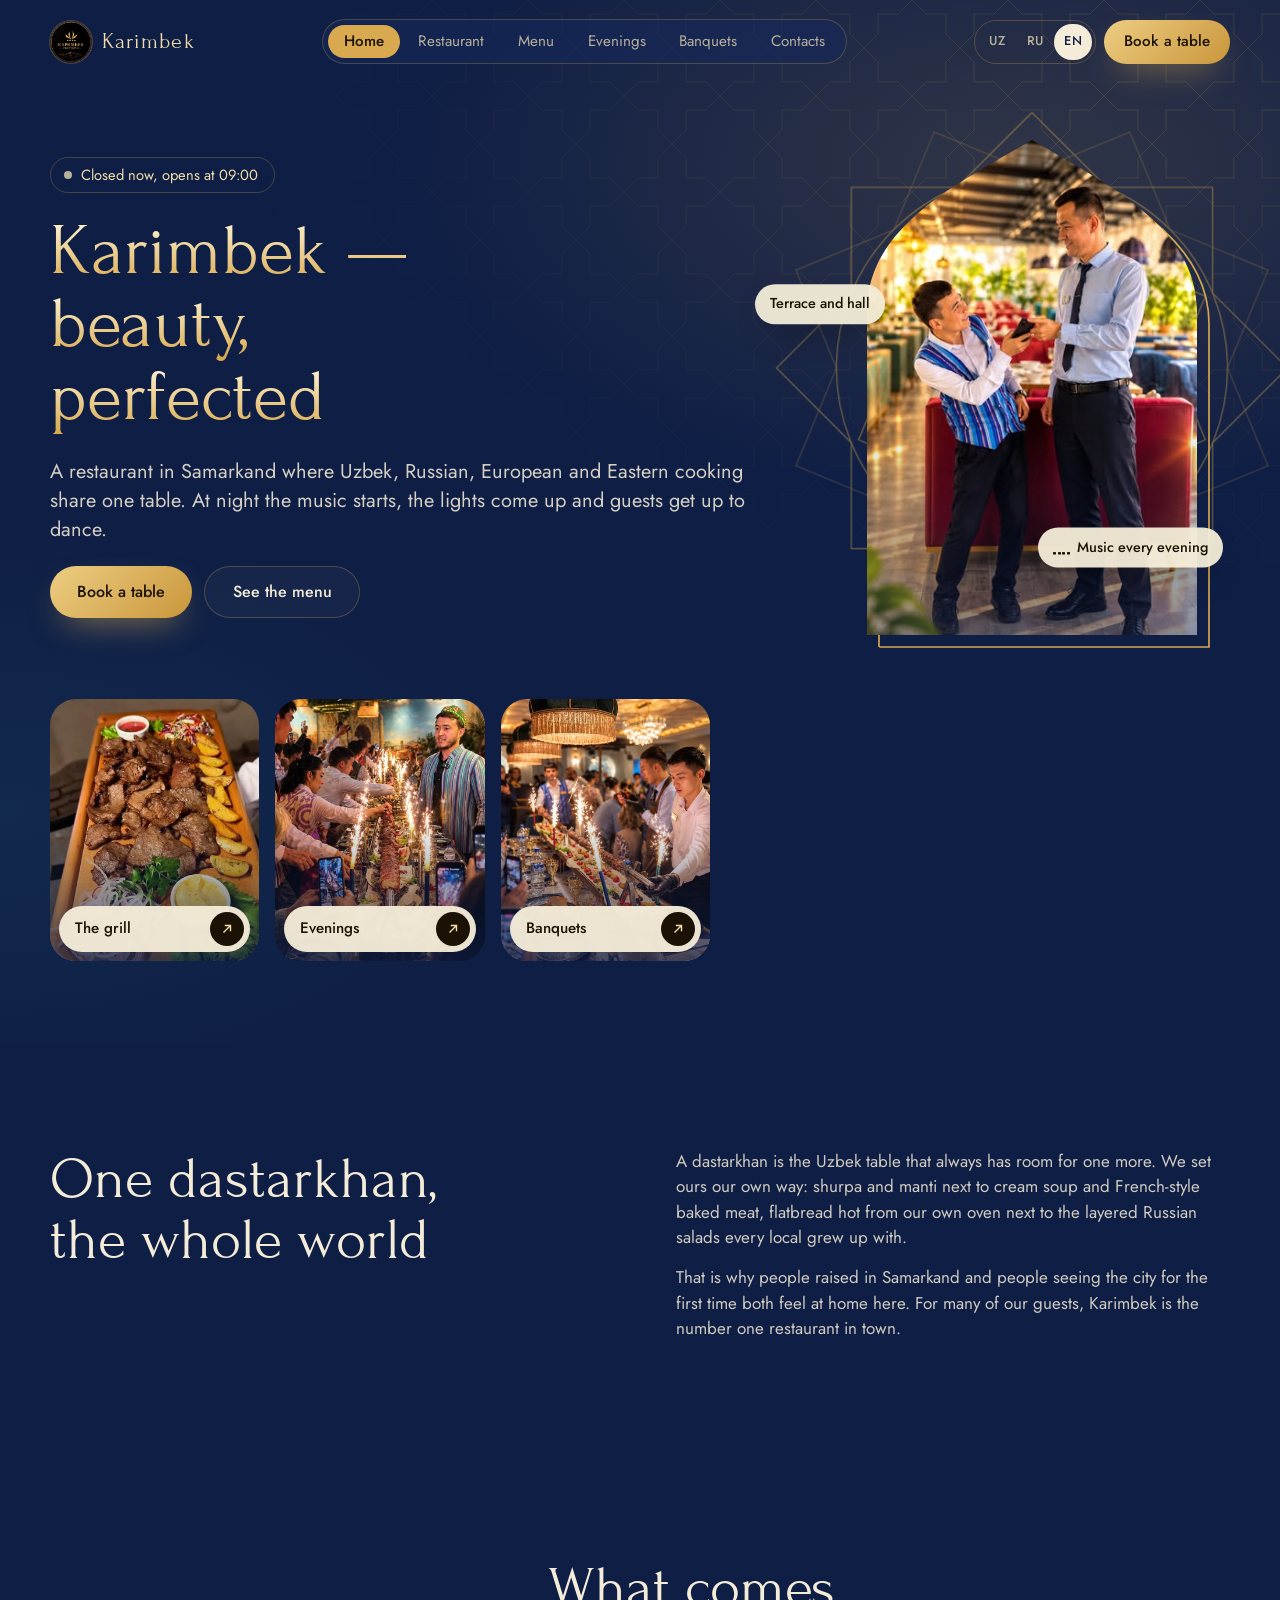
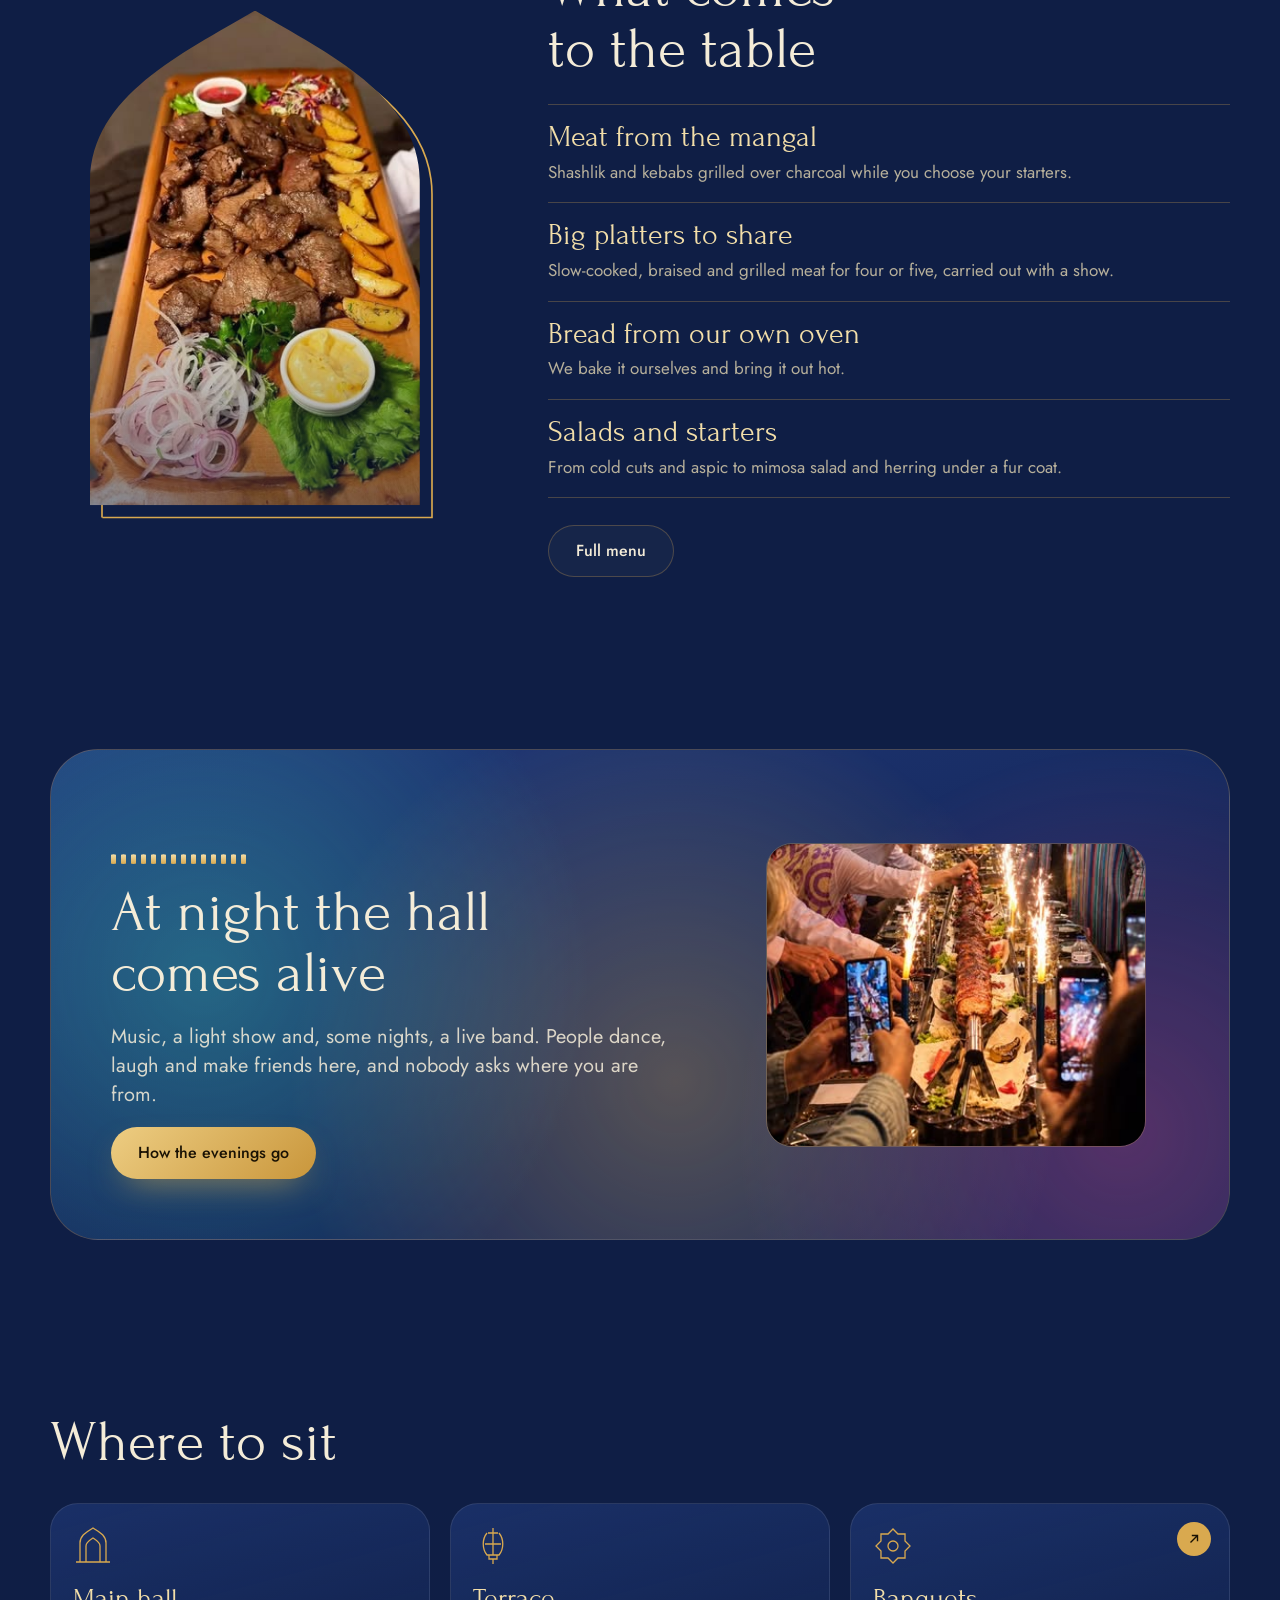
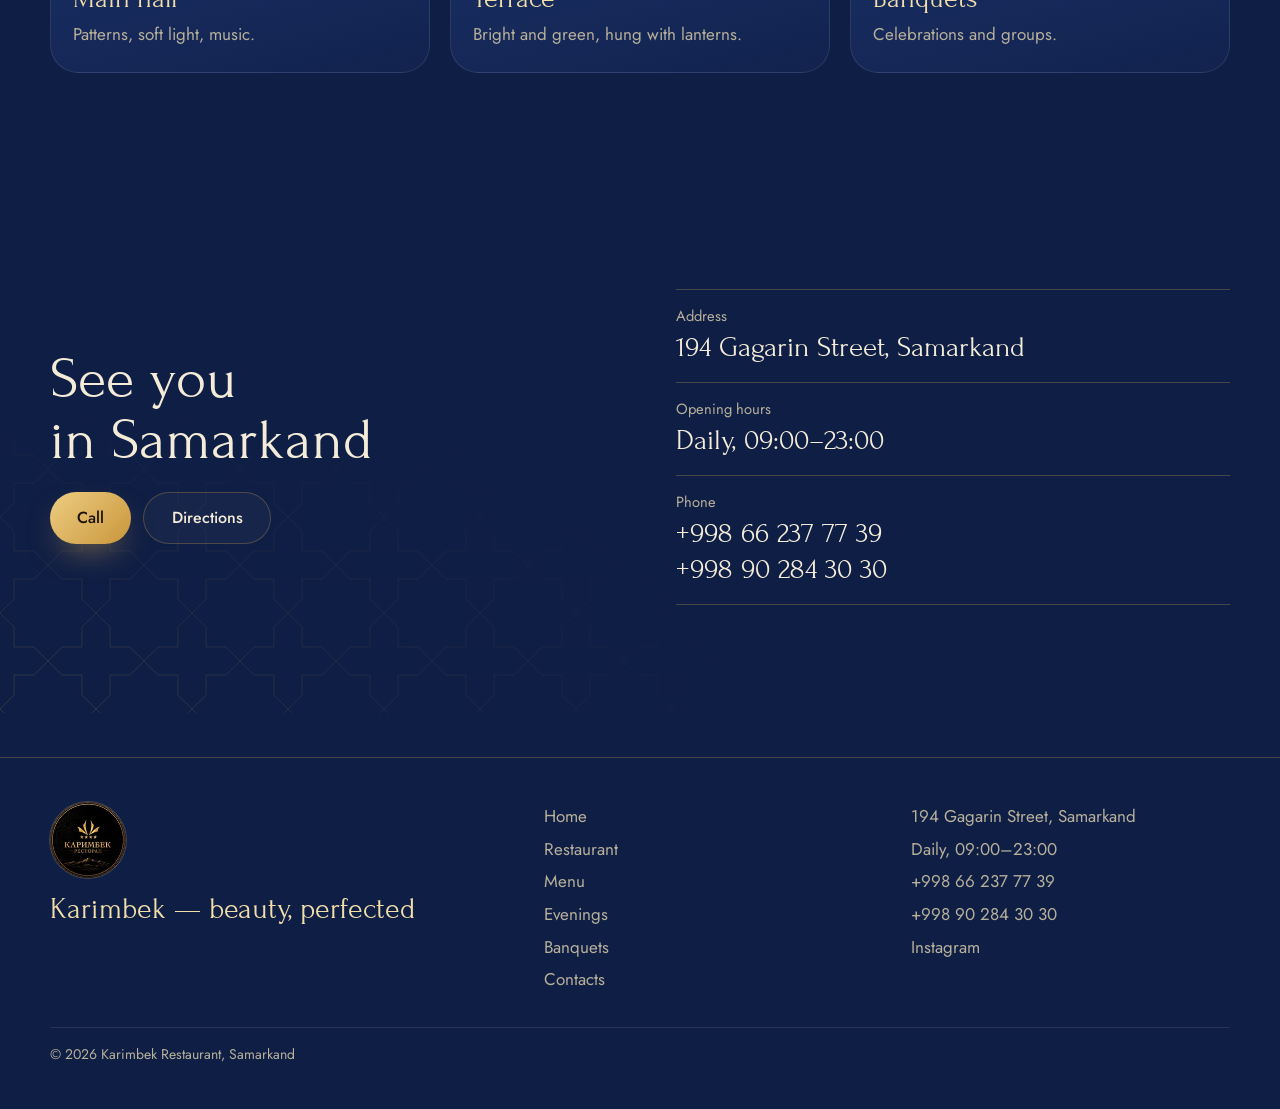
==== commit fd7d89c5: "Лазурный фон, без ленты, плотнее отступы - Убрана бегущая лента кухонь, которая дёргалась при прокру" ====
--- a/index.html
+++ b/index.html
@@ -5,7 +5,7 @@
 <meta name="viewport" content="width=device-width, initial-scale=1, viewport-fit=cover">
 <title data-i18n="home.title">Каримбек — ресторан в Самарканде. Красота в совершенстве</title>
 <meta name="description" content="Ресторан «Каримбек» в Самарканде: узбекская, русская, европейская и восточная кухни, терраса, музыка и танцы каждый вечер. Ул. Гагарина, 194. Ежедневно 09:00–23:00.">
-<meta name="theme-color" content="#090E1C">
+<meta name="theme-color" content="#0F1E45">
 <meta name="robots" content="noindex, nofollow">
 <meta property="og:title" content="Каримбек — ресторан в Самарканде">
 <meta property="og:description" content="Один дастархан — весь мир. Узбекская, русская, европейская и восточная кухни, музыка и танцы каждый вечер.">
@@ -79,28 +79,6 @@
       </div>
     </div>
 
-    <div class="band" data-progress aria-hidden="true">
-      <div class="band__row">
-        <div class="band__set">
-          <span data-i18n="cuis.uz">Узбекская</span><i class="star"></i>
-          <span class="o" data-i18n="cuis.ru">Русская</span><i class="star"></i>
-          <span data-i18n="cuis.eu">Европейская</span><i class="star"></i>
-          <span class="o" data-i18n="cuis.east">Восточная</span><i class="star"></i>
-          <span data-i18n="cuis.in">Индийская</span><i class="star"></i>
-          <span class="o" data-i18n="cuis.en">Английская</span><i class="star"></i>
-        </div>
-      </div>
-      <div class="band__row band__row--rev">
-        <div class="band__set">
-          <span class="o" data-i18n="dish.1">Шашлык</span><i class="star"></i>
-          <span data-i18n="dish.2">Манты</span><i class="star"></i>
-          <span class="o" data-i18n="dish.3">Шурпа</span><i class="star"></i>
-          <span data-i18n="dish.4">Лепёшки</span><i class="star"></i>
-          <span class="o" data-i18n="dish.5">Крем-суп</span><i class="star"></i>
-          <span data-i18n="dish.6">Десерты</span><i class="star"></i>
-        </div>
-      </div>
-    </div>
   </section>
 
   <!-- Кухня -->
@@ -151,22 +129,22 @@
   <section class="section">
     <div class="wrap">
       <h2 class="h2" data-split data-i18n="home.spaces.h">Где сесть</h2>
-      <div class="cards" data-stagger>
+      <div class="cards cards--spots" data-stagger>
         <article class="card" data-reveal="rise">
           <svg class="card__ico" viewBox="0 0 40 40" fill="none" stroke="currentColor" stroke-width="1.3" aria-hidden="true"><path d="M7 36V17C7 9 14 6 20 2c6 4 13 7 13 15v19M13 36V20c0-4 4-6 7-8 3 2 7 4 7 8v16M3 36h34"/></svg>
           <h3 data-i18n="home.sp.1t">Основной зал</h3>
-          <p data-i18n="home.sp.1d">Восточные узоры, мягкий свет и музыка.</p>
+          <p data-i18n="home.sp.1d">Узоры, мягкий свет, музыка.</p>
         </article>
         <article class="card" data-reveal="rise">
           <svg class="card__ico" viewBox="0 0 40 40" fill="none" stroke="currentColor" stroke-width="1.3" aria-hidden="true"><path d="M20 2v5M15 7h10M14 7c-5 6-5 16 0 22h12c5-6 5-16 0-22M16 29h8v4h-8zM20 33v5M20 7v22M12 18h16"/></svg>
           <h3 data-i18n="home.sp.2t">Терраса</h3>
-          <p data-i18n="home.sp.2d">Светлая, с зеленью и фонарями. Хороша и днём, и поздним вечером.</p>
+          <p data-i18n="home.sp.2d">Светлая, с зеленью и фонарями.</p>
         </article>
         <a class="card" href="banquets.html" data-reveal="rise">
           <span class="go"></span>
           <svg class="card__ico" viewBox="0 0 40 40" fill="none" stroke="currentColor" stroke-width="1.3" aria-hidden="true"><path d="M37 20 32.02 24.98V32.02H24.98L20 37 15.02 32.02H7.98V24.98L3 20 7.98 15.02V7.98H15.02L20 3 24.98 7.98H32.02V15.02Z"/><circle cx="20" cy="20" r="5"/></svg>
           <h3 data-i18n="home.sp.3t">Банкеты</h3>
-          <p data-i18n="home.sp.3d">Дни рождения, семейные торжества и встречи большой компанией.</p>
+          <p data-i18n="home.sp.3d">Праздники и компании.</p>
         </a>
       </div>
     </div>
--- a/assets/css/style.css
+++ b/assets/css/style.css
@@ -5,9 +5,9 @@
    ===================================================== */
 
 :root {
-  --night: #090E1C;
-  --lapis: #111A33;
-  --lapis-2: #1A2750;
+  --night: #0F1E45;
+  --lapis: #16295A;
+  --lapis-2: #1E3672;
   --gold: #D9A94F;
   --gold-hi: #F2DEA9;
   --ivory: #F4ECD8;
@@ -51,7 +51,7 @@
   overflow-x: clip;
   background: var(--night);
   color: var(--ivory);
-  font: 400 1.0625rem/1.65 var(--text);
+  font: 400 1.0625rem/1.5 var(--text);
   -webkit-font-smoothing: antialiased;
 }
 
@@ -106,11 +106,11 @@
 .lead {
   max-width: 36em;
   font-size: clamp(1.06rem, 2.4vw, 1.25rem);
-  line-height: 1.6;
+  line-height: 1.45;
   color: rgba(244, 236, 216, .86);
 }
 
-.prose { display: grid; gap: 1.1em; max-width: 38em; }
+.prose { display: grid; gap: .85em; max-width: 38em; }
 .prose p { color: rgba(244, 236, 216, .84); }
 
 /* слова заголовков поднимаются из-под маски */
@@ -245,7 +245,7 @@
 .arch__clip img { width: 100%; height: 100%; object-fit: cover; }
 .arch__clip::after {
   content: ""; position: absolute; inset: 0;
-  background: linear-gradient(180deg, rgba(9, 14, 28, 0) 55%, rgba(9, 14, 28, .5));
+  background: linear-gradient(180deg, rgba(15, 30, 69, 0) 55%, rgba(15, 30, 69, .5));
 }
 .arch__frame {
   position: absolute; inset: 0; z-index: -1;
@@ -316,7 +316,7 @@
   transition: background-color .4s, border-color .4s;
 }
 .hdr.is-stuck, .menu-open .hdr {
-  background: rgba(9, 14, 28, .82);
+  background: rgba(15, 30, 69, .86);
   -webkit-backdrop-filter: blur(14px); backdrop-filter: blur(14px);
   border-bottom-color: var(--hair);
 }
@@ -332,7 +332,7 @@
   .nav {
     display: flex; gap: 2px; padding: 5px;
     border: 1px solid var(--line); border-radius: 999px;
-    background: rgba(17, 26, 51, .55);
+    background: rgba(22, 41, 90, .6);
   }
   .nav a {
     padding: .6em 1.05em; border-radius: 999px;
@@ -397,7 +397,7 @@
   position: fixed; left: 12px; right: 12px; bottom: calc(12px + env(safe-area-inset-bottom)); z-index: 90;
   display: flex; gap: 8px; padding: 7px;
   border: 1px solid var(--line); border-radius: 999px;
-  background: rgba(17, 26, 51, .88);
+  background: rgba(22, 41, 90, .9);
   -webkit-backdrop-filter: blur(14px); backdrop-filter: blur(14px);
   transform: translateY(160%);
   transition: transform .6s var(--ease);
@@ -416,8 +416,8 @@
     radial-gradient(70% 46% at 80% 16%, rgba(217, 169, 79, .17), transparent 70%),
     radial-gradient(60% 40% at 0% 78%, rgba(53, 181, 172, .08), transparent 70%);
 }
-.hero__grid { display: grid; gap: 52px; }
-.hero__copy { display: grid; gap: 22px; justify-items: start; }
+.hero__grid { display: grid; gap: 40px; }
+.hero__copy { display: grid; gap: 18px; justify-items: start; }
 .hero__art { position: relative; justify-self: center; width: min(70vw, 300px); }
 
 .chip--float { position: absolute; z-index: 2; }
@@ -429,7 +429,7 @@
 @media (min-width: 960px) {
   .hero { padding-top: calc(var(--hdr) + 56px); padding-bottom: 80px; }
   .hero__grid { grid-template-columns: 1.3fr .7fr; align-items: center; gap: 48px; }
-  .hero__copy { gap: 28px; }
+  .hero__copy { gap: 22px; }
   .hero__art { width: min(100%, 330px); }
   .chip--a { left: -34%; }
   .chip--b { right: -8%; }
@@ -457,7 +457,7 @@
 }
 .tile img { width: 100%; height: 100%; object-fit: cover; transition: scale 1.4s var(--ease); }
 .tile:hover img { scale: 1.07; }
-.tile::after { content: ""; position: absolute; inset: 0; background: linear-gradient(180deg, transparent 45%, rgba(9, 14, 28, .78)); }
+.tile::after { content: ""; position: absolute; inset: 0; background: linear-gradient(180deg, transparent 45%, rgba(15, 30, 69, .78)); }
 .tile__label {
   position: absolute; left: 9px; right: 9px; bottom: 9px; z-index: 1;
   display: flex; align-items: center; justify-content: space-between; gap: 8px;
@@ -474,57 +474,35 @@
 
 /* ---------- Секции ---------- */
 
-.section { position: relative; isolation: isolate; padding-block: clamp(72px, 11vw, 136px); }
-.section--tight { padding-block: clamp(40px, 7vw, 80px); }
-
-.two { display: grid; gap: 28px; }
+.section { position: relative; isolation: isolate; padding-block: clamp(56px, 9vw, 108px); }
+.section--tight { padding-block: clamp(32px, 5.6vw, 64px); }
+
+.two { display: grid; gap: 22px; }
 @media (min-width: 900px) { .two { grid-template-columns: 1fr 1fr; gap: 72px; align-items: start; } }
 
-/* бегущая лента кухонь — движется вместе с прокруткой */
-.band {
-  overflow: hidden; margin-top: clamp(56px, 9vw, 104px);
-  padding-block: clamp(22px, 4.5vw, 44px);
-  border-block: 1px solid var(--line);
-}
-.band__row {
-  display: flex; width: max-content;
-  font: 400 clamp(2.3rem, 9vw, 5.25rem)/1.12 var(--display); white-space: nowrap;
-  translate: calc(var(--p, 0) * -22%) 0;
-  will-change: translate;
-}
-.band__row--rev { translate: calc(-24% + var(--p, 0) * 22%) 0; }
-.band__set { display: flex; align-items: center; gap: .42em; padding-right: .42em; }
-.band__set span { color: var(--gold-hi); }
-.band__set .o { color: transparent; -webkit-text-stroke: 1px var(--gold); }
-.star {
-  position: relative; flex: none; display: inline-block;
-  width: .2em; height: .2em; background: var(--gold);
-}
-.star::after { content: ""; position: absolute; inset: 0; background: inherit; transform: rotate(45deg); }
-
 /* блюда */
-.food__grid { display: grid; gap: 48px; }
+.food__grid { display: grid; gap: 38px; }
 .food__art { width: min(62vw, 290px); justify-self: center; }
 @media (min-width: 900px) {
   .food__grid { grid-template-columns: .75fr 1.25fr; gap: 88px; align-items: center; }
   .food__art { width: min(100%, 330px); }
 }
 
-.rows { list-style: none; margin: 30px 0 34px; padding: 0; }
-.rows > * { padding: 22px 0; }
+.rows { list-style: none; margin: 24px 0 27px; padding: 0; }
+.rows > * { padding: 17px 0; }
 .rows > *:last-child { border-bottom: 1px solid var(--line); }
-.rows h3 { margin-bottom: .32em; font-size: clamp(1.45rem, 4.4vw, 1.9rem); color: var(--gold-hi); }
+.rows h3 { margin-bottom: .22em; font-size: clamp(1.45rem, 4.4vw, 1.9rem); color: var(--gold-hi); }
 .rows p { max-width: 34em; color: var(--muted); }
 
 /* вечерняя сцена */
 .stage {
   position: relative; isolation: isolate; overflow: hidden;
-  display: grid; gap: 34px;
-  padding: clamp(28px, 6vw, 76px);
+  display: grid; gap: 27px;
+  padding: clamp(24px, 5vw, 60px);
   border: 1px solid var(--line); border-radius: clamp(28px, 5vw, 48px);
-  background: linear-gradient(160deg, #17234C, #0C1330 62%);
-}
-.stage__body { display: grid; gap: 22px; justify-items: start; }
+  background: linear-gradient(160deg, #213B7C, #142659 62%);
+}
+.stage__body { display: grid; gap: 18px; justify-items: start; }
 .stage__photo { width: 100%; max-width: 380px; aspect-ratio: 5 / 4; border-radius: 26px; overflow: hidden; justify-self: center; border: 1px solid var(--line); }
 .stage__photo { position: relative; }
 .stage__photo img { position: absolute; inset: 0; width: 100%; height: 100%; object-fit: cover; object-position: 50% 100%; }
@@ -562,7 +540,7 @@
 .is-live .lights i, .is-live .eq i, .is-live.eq i { animation-play-state: running; }
 
 /* карточки */
-.cards { display: grid; gap: 14px; margin-top: 38px; }
+.cards { display: grid; gap: 12px; margin-top: 30px; }
 @media (min-width: 768px) {
   .cards { grid-template-columns: repeat(3, 1fr); gap: 20px; }
   .cards--4 { grid-template-columns: repeat(2, 1fr); }
@@ -571,10 +549,10 @@
 
 .card {
   position: relative; overflow: hidden;
-  display: grid; gap: 10px; align-content: start;
-  padding: 28px 26px 30px;
+  display: grid; gap: 8px; align-content: start;
+  padding: 22px 22px 24px;
   border: 1px solid var(--hair); border-radius: 28px;
-  background: linear-gradient(165deg, rgba(26, 39, 80, .78), rgba(17, 26, 51, .5));
+  background: linear-gradient(165deg, rgba(33, 59, 124, .62), rgba(22, 41, 90, .45));
   color: inherit; text-decoration: none;
   transition: border-color .4s, translate .5s var(--ease), opacity .9s var(--ease), transform .9s var(--ease);
 }
@@ -591,7 +569,7 @@
 
 /* факты: адрес, часы, телефон */
 .facts { margin: 0; display: grid; }
-.facts > div { display: grid; gap: 4px; padding: 20px 0; }
+.facts > div { display: grid; gap: 3px; padding: 16px 0; }
 .facts > div:last-child { border-bottom: 1px solid var(--line); }
 .facts dt { font-size: .92rem; color: var(--muted); }
 .facts dd { margin: 0; font: 400 clamp(1.35rem, 4.2vw, 1.8rem)/1.25 var(--display); color: var(--ivory); }
@@ -599,15 +577,15 @@
 .facts a { text-decoration: none; transition: color .3s; }
 .facts a:hover { color: var(--gold); }
 
-.visit__grid { display: grid; gap: 40px; }
-.visit__lead { display: grid; gap: 26px; justify-items: start; }
+.visit__grid { display: grid; gap: 32px; }
+.visit__lead { display: grid; gap: 21px; justify-items: start; }
 @media (min-width: 900px) { .visit__grid { grid-template-columns: 1fr 1fr; gap: 72px; align-items: center; } }
 
 /* приглашение */
 .cta {
   position: relative; isolation: isolate; overflow: hidden;
-  display: grid; gap: 22px; justify-items: start;
-  padding: clamp(30px, 7vw, 80px);
+  display: grid; gap: 18px; justify-items: start;
+  padding: clamp(24px, 5.6vw, 64px);
   border: 1px solid var(--line); border-radius: clamp(28px, 5vw, 48px);
   background: linear-gradient(150deg, var(--lapis-2), var(--lapis) 55%);
   scroll-margin-top: calc(var(--hdr) + 20px);
@@ -618,8 +596,8 @@
 /* ---------- Внутренние страницы ---------- */
 
 .phero { position: relative; isolation: isolate; padding: calc(var(--hdr) + 36px) 0 clamp(36px, 7vw, 80px); }
-.phero__grid { display: grid; gap: 48px; }
-.phero__copy { display: grid; gap: 22px; justify-items: start; }
+.phero__grid { display: grid; gap: 38px; }
+.phero__copy { display: grid; gap: 18px; justify-items: start; }
 .phero__art { position: relative; justify-self: center; width: min(58vw, 260px); }
 @media (min-width: 960px) {
   .phero { padding-top: calc(var(--hdr) + 64px); }
@@ -640,7 +618,7 @@
 .mnav {
   position: sticky; top: var(--hdr); z-index: 40;
   padding: 10px 0 20px;
-  background: linear-gradient(var(--night) 72%, rgba(9, 14, 28, 0));
+  background: linear-gradient(var(--night) 72%, rgba(15, 30, 69, 0));
 }
 .mnav__in {
   display: flex; gap: 8px; overflow-x: auto; scrollbar-width: none;
@@ -656,8 +634,8 @@
 }
 .mnav a.is-on { background: var(--gold); border-color: var(--gold); color: var(--ink); font-weight: 500; }
 
-.mcat { display: grid; gap: 22px; padding-block: clamp(36px, 6vw, 64px); scroll-margin-top: calc(var(--hdr) + 72px); }
-.mcat__head { display: grid; gap: 12px; align-content: start; }
+.mcat { display: grid; gap: 18px; padding-block: clamp(29px, 5vw, 51px); scroll-margin-top: calc(var(--hdr) + 72px); }
+.mcat__head { display: grid; gap: 10px; align-content: start; }
 .mcat__head h2 { font-size: clamp(1.9rem, 5.8vw, 3rem); color: var(--gold-hi); }
 .mcat__head p { max-width: 26em; color: var(--muted); }
 .mcat__art { width: min(52vw, 220px); margin-top: 14px; }
@@ -666,7 +644,7 @@
   .mcat__head { position: sticky; top: calc(var(--hdr) + 92px); align-self: start; }
 }
 .dishes { list-style: none; margin: 0; padding: 0; }
-.dishes li { padding: 17px 0; font: 400 clamp(1.25rem, 3.8vw, 1.55rem)/1.25 var(--display); }
+.dishes li { padding: 14px 0; font: 400 clamp(1.25rem, 3.8vw, 1.55rem)/1.25 var(--display); }
 .dishes li:last-child { border-bottom: 1px solid var(--line); }
 .dishes span { display: block; }
 
@@ -677,8 +655,8 @@
 .phero--show .lights i { width: 90%; }
 @media (min-width: 900px) { .phero--show .lights i { width: 46%; } }
 
-.feat { display: grid; gap: 26px; padding-block: clamp(32px, 6vw, 64px); align-items: center; }
-.feat__body { display: grid; gap: 16px; }
+.feat { display: grid; gap: 21px; padding-block: clamp(26px, 5vw, 51px); align-items: center; }
+.feat__body { display: grid; gap: 13px; }
 .feat h2 { font-size: clamp(1.9rem, 5.8vw, 3rem); color: var(--gold-hi); }
 .feat p { max-width: 32em; color: rgba(244, 236, 216, .84); }
 .feat__art {
@@ -686,7 +664,7 @@
   display: grid; place-items: center;
   aspect-ratio: 16 / 10;
   border: 1px solid var(--hair); border-radius: 32px;
-  background: linear-gradient(160deg, #17234C, #0C1330 70%);
+  background: linear-gradient(160deg, #213B7C, #142659 70%);
 }
 .feat__art .rosette { top: 50%; width: 92%; opacity: .8; }
 .feat__art img { position: absolute; inset: 0; width: 100%; height: 100%; object-fit: cover; object-position: 50% 100%; }
@@ -703,9 +681,9 @@
 @keyframes sweep { to { transform: rotate(360deg); } }
 
 /* банкеты: шаги */
-.steps { counter-reset: step; list-style: none; display: grid; gap: 14px; margin: 38px 0 0; padding: 0; }
+.steps { counter-reset: step; list-style: none; display: grid; gap: 12px; margin: 30px 0 0; padding: 0; }
 @media (min-width: 860px) { .steps { grid-template-columns: repeat(3, 1fr); gap: 20px; } }
-.steps li { counter-increment: step; display: grid; gap: 8px; align-content: start; padding: 26px 26px 30px; border: 1px solid var(--hair); border-radius: 28px; }
+.steps li { counter-increment: step; display: grid; gap: 8px; align-content: start; padding: 21px 22px 24px; border: 1px solid var(--hair); border-radius: 26px; }
 .steps li::before {
   content: counter(step);
   font: 400 3.4rem/1 var(--display);
@@ -717,17 +695,18 @@
 
 /* ---------- Подвал ---------- */
 
-.ftr { margin-top: clamp(24px, 5vw, 56px); padding: 56px 0 calc(112px + env(safe-area-inset-bottom)); border-top: 1px solid var(--line); }
+.ftr { margin-top: clamp(20px, 4vw, 44px); padding: 44px 0 calc(112px + env(safe-area-inset-bottom)); border-top: 1px solid var(--line); }
 @media (min-width: 768px) { .ftr { padding-bottom: 44px; } }
-.ftr__grid { display: grid; gap: 36px; }
+.ftr__grid { display: grid; gap: 28px; }
 @media (min-width: 860px) { .ftr__grid { grid-template-columns: 1.4fr 1fr 1fr; gap: 48px; } }
-.ftr__brand { display: grid; gap: 18px; justify-items: start; align-content: start; }
+.ftr__brand { display: grid; gap: 14px; justify-items: start; align-content: start; }
 .ftr__brand img { width: 76px; height: 76px; border-radius: 50%; box-shadow: 0 0 0 1px var(--line); }
 .ftr__tag { font: 400 clamp(1.5rem, 5vw, 1.9rem)/1.15 var(--display); color: var(--gold-hi); }
-.ftr__col { display: grid; gap: 6px; align-content: start; color: var(--muted); }
-.ftr__col a { padding: .28em 0; text-decoration: none; transition: color .3s; }
+.ftr__col { display: grid; gap: 2px; align-content: start; color: var(--muted); line-height: 1.4; }
+.ftr__col > * { padding: .2em 0; }
+.ftr__col a { text-decoration: none; transition: color .3s; }
 .ftr__col a:hover { color: var(--gold-hi); }
-.ftr__fine { margin-top: 40px; padding-top: 20px; border-top: 1px solid var(--hair); font-size: .875rem; color: var(--muted); }
+.ftr__fine { margin-top: 32px; padding-top: 16px; border-top: 1px solid var(--hair); font-size: .875rem; color: var(--muted); }
 
 /* ---------- Меньше движения ---------- */
 
@@ -754,3 +733,18 @@
   -webkit-mask-image: linear-gradient(#000 45%, transparent 96%);
   mask-image: linear-gradient(#000 45%, transparent 96%);
 }
+
+/* «Где сесть» на телефоне: узкие строки — иконка слева, текст справа */
+@media (max-width: 767px) {
+  .cards--spots { gap: 10px; }
+  .cards--spots .card {
+    grid-template-columns: 32px 1fr; align-items: center; column-gap: 14px; row-gap: 2px;
+    padding: 14px 16px; border-radius: 18px;
+  }
+  .cards--spots .card__ico { grid-row: span 2; width: 32px; height: 32px; margin: 0; }
+  .cards--spots .card h3 { font-size: 1.3rem; line-height: 1.1; }
+  .cards--spots .card p { font-size: .95rem; line-height: 1.35; }
+  .cards--spots a.card { padding-right: 56px; }
+  .cards--spots .card > .go { top: 50%; right: 14px; translate: 0 -50%; width: 30px; height: 30px; }
+  .cards--spots a.card:hover { translate: none; }
+}
